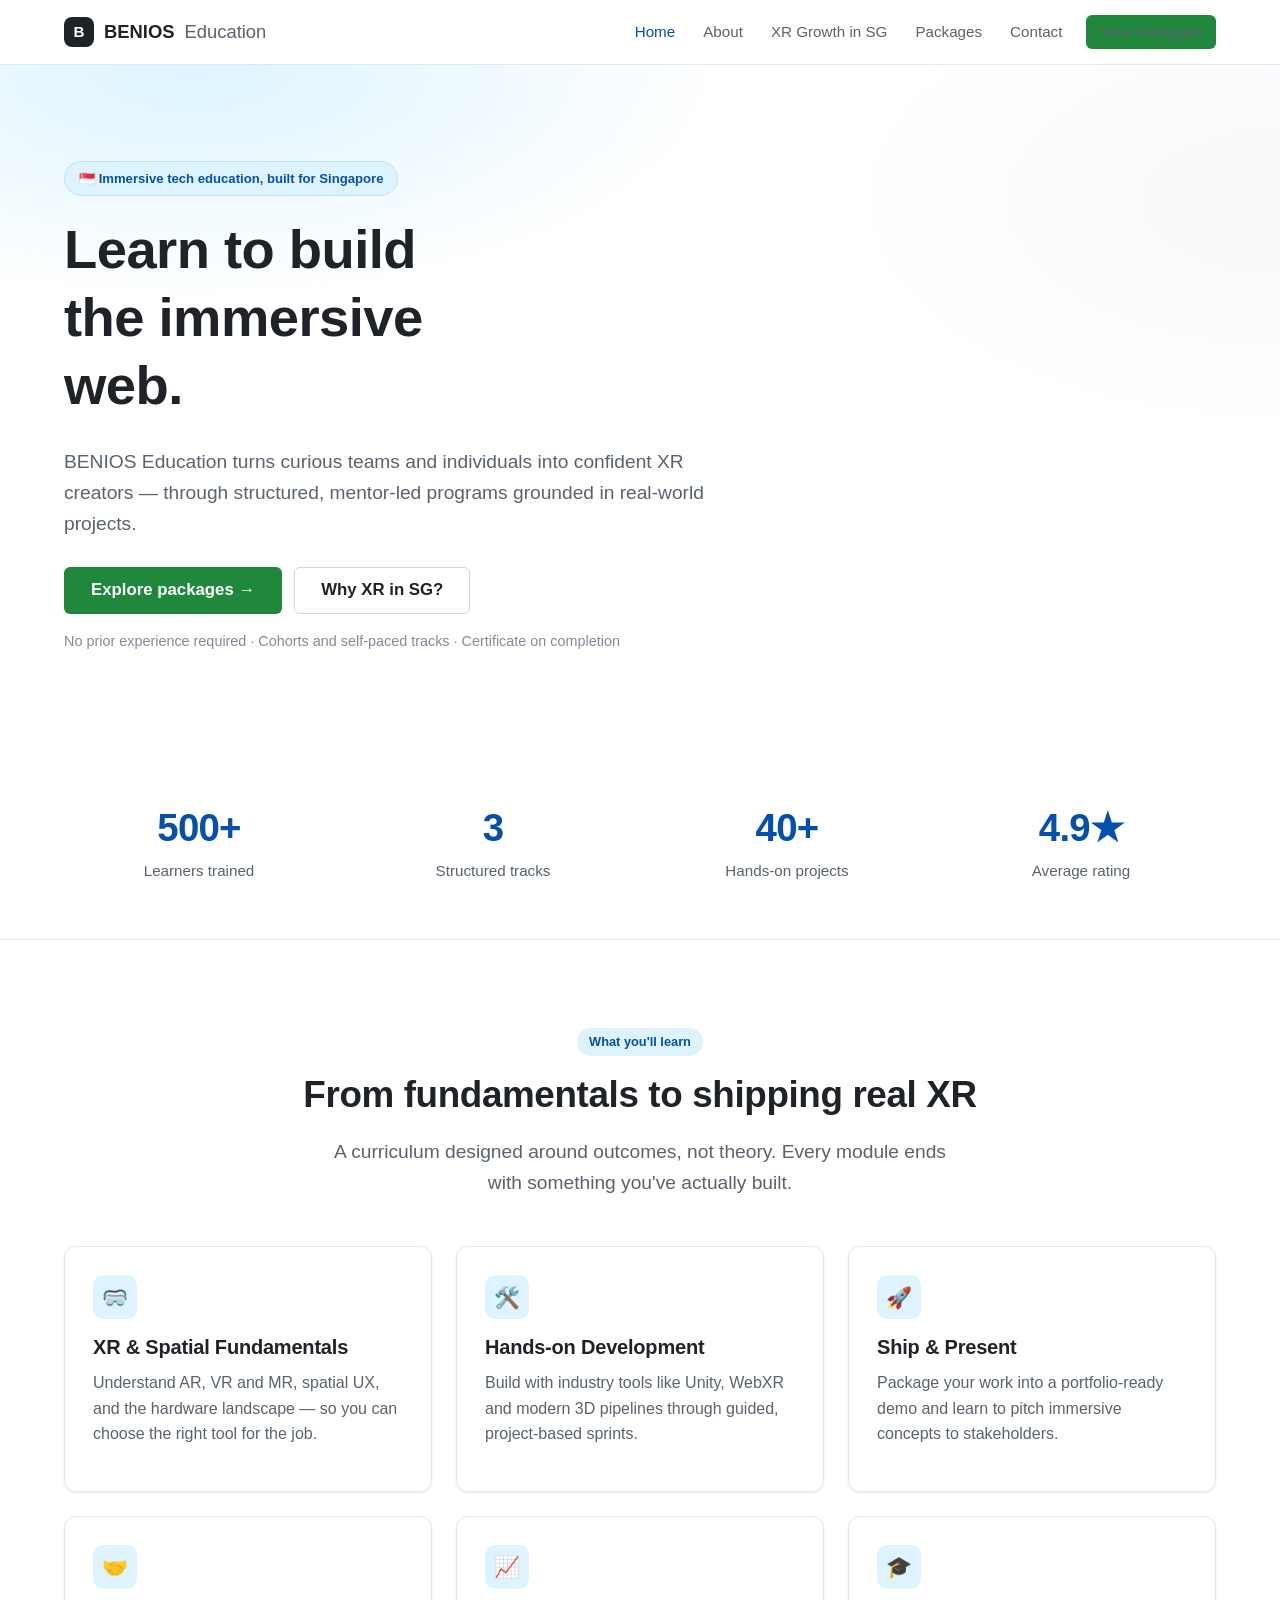
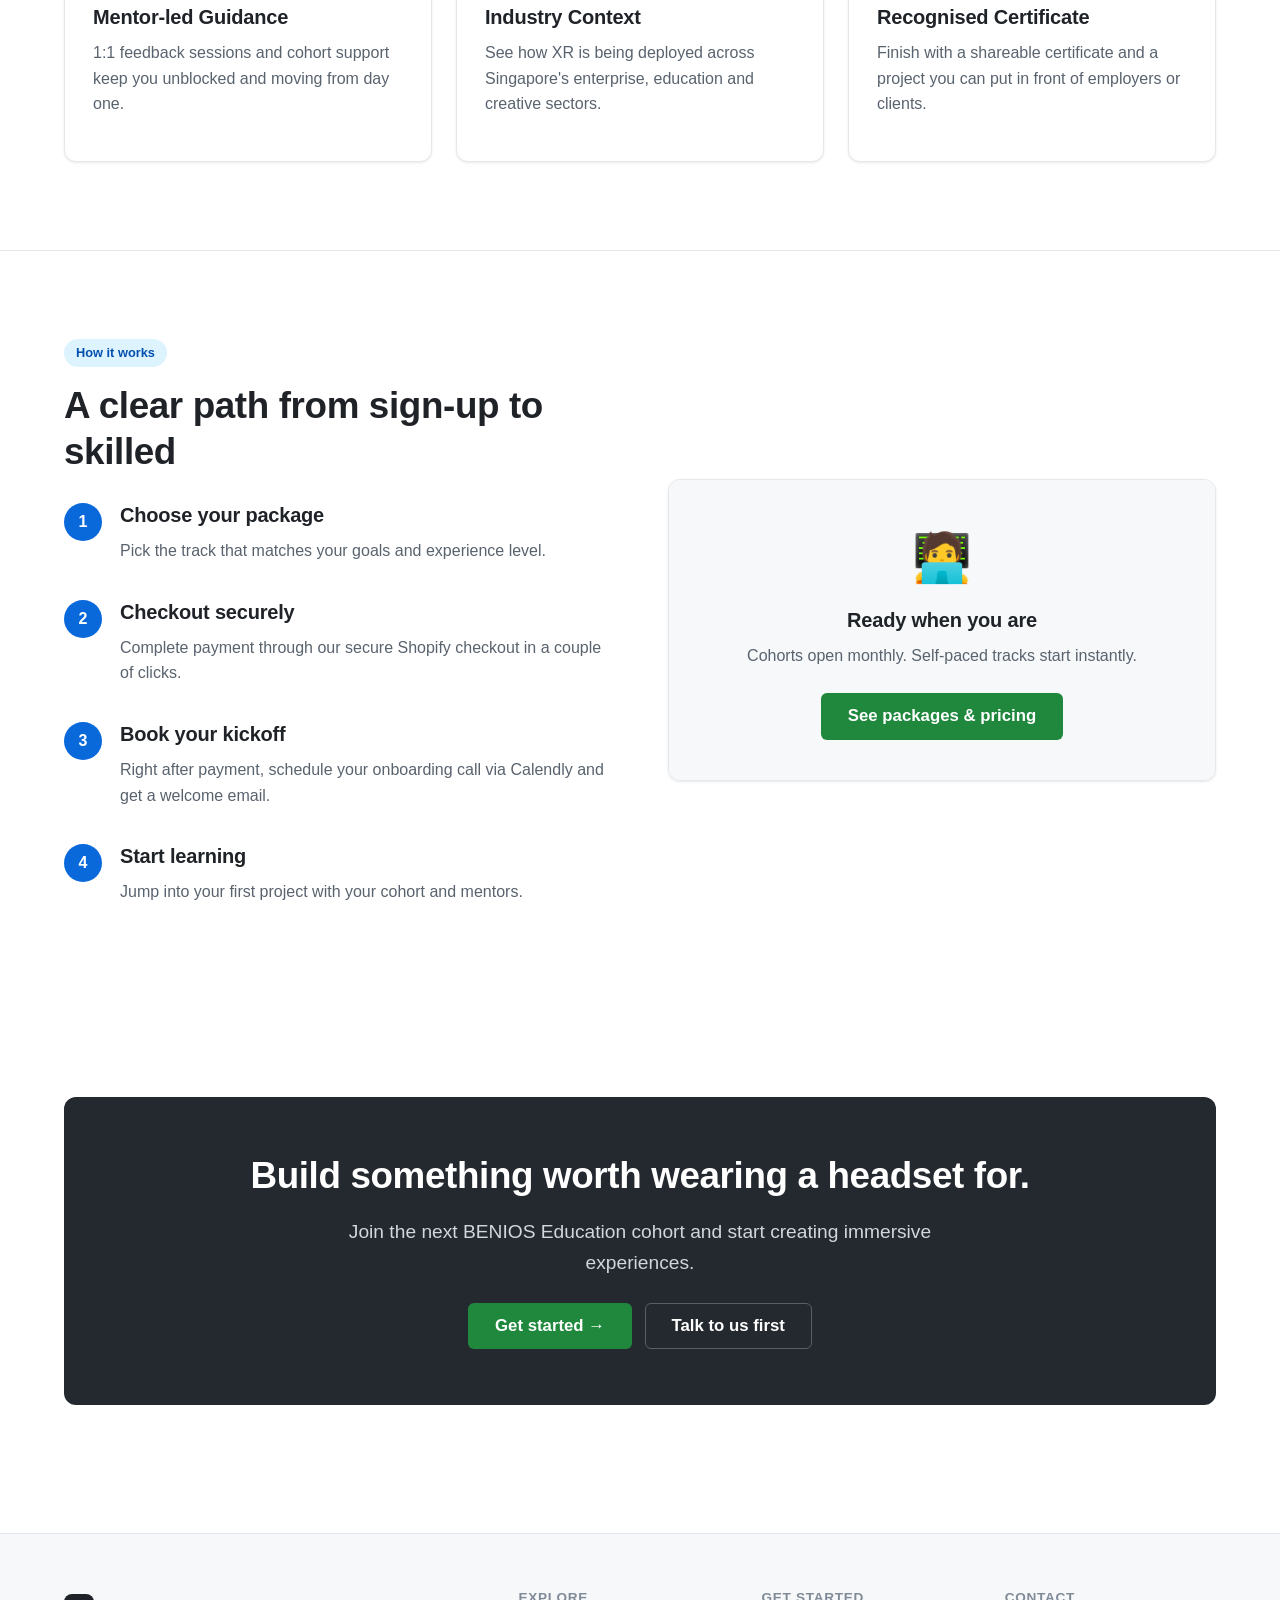
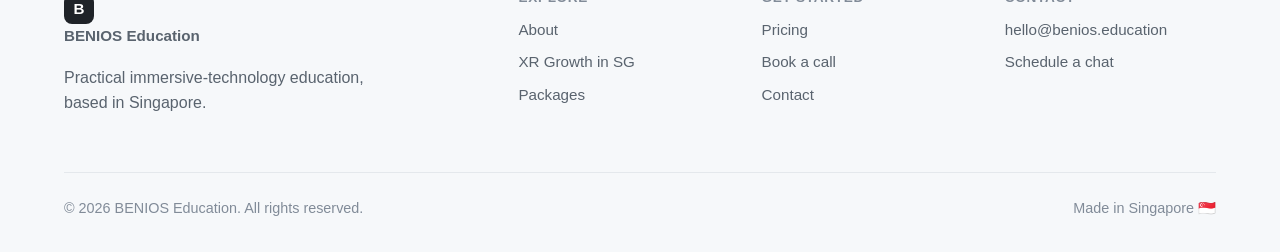
==== index.html @ 7c696fde "Initial BENIOS Education site: landing, about, XR growth, packages, booking - Static multi-page site" ====
<!DOCTYPE html>
<html lang="en">
<head>
  <meta charset="UTF-8" />
  <meta name="viewport" content="width=device-width, initial-scale=1.0" />
  <title>BENIOS Education — Practical XR & Immersive Tech Training in Singapore</title>
  <meta name="description" content="BENIOS Education equips teams and individuals in Singapore with hands-on XR, AR and VR skills through structured, mentor-led programs." />
  <link rel="stylesheet" href="assets/styles.css" />
  <link rel="icon" href="data:image/svg+xml,<svg xmlns='http://www.w3.org/2000/svg' viewBox='0 0 100 100'><rect width='100' height='100' rx='20' fill='%231f2328'/><text x='50' y='68' font-size='58' fill='white' font-family='sans-serif' font-weight='bold' text-anchor='middle'>B</text></svg>" />
</head>
<body>

  <!-- HEADER -->
  <header class="site-header">
    <div class="container nav">
      <a class="brand" href="index.html"><span class="mark">B</span> BENIOS <span class="muted" style="font-weight:500">Education</span></a>
      <button class="nav-toggle" aria-label="Menu" onclick="document.getElementById('nav').classList.toggle('open')">☰</button>
      <nav class="nav-links" id="nav">
        <a href="index.html" class="active">Home</a>
        <a href="about.html">About</a>
        <a href="xr-growth.html">XR Growth in SG</a>
        <a href="packages.html">Packages</a>
        <a href="book.html">Contact</a>
        <a class="btn btn-primary nav-cta" href="packages.html">View Packages</a>
      </nav>
    </div>
  </header>

  <!-- HERO -->
  <section class="hero">
    <div class="container">
      <span class="eyebrow">🇸🇬 Immersive tech education, built for Singapore</span>
      <h1>Learn to build the immersive web.</h1>
      <p class="lead">BENIOS Education turns curious teams and individuals into confident XR creators — through structured, mentor-led programs grounded in real-world projects.</p>
      <div class="hero-cta">
        <a class="btn btn-primary btn-lg" href="packages.html">Explore packages →</a>
        <a class="btn btn-secondary btn-lg" href="xr-growth.html">Why XR in SG?</a>
      </div>
      <p class="hero-note">No prior experience required · Cohorts and self-paced tracks · Certificate on completion</p>
    </div>
  </section>

  <!-- LOGOS / TRUST -->
  <section class="section-sm">
    <div class="container">
      <div class="stats">
        <div class="stat"><div class="num">500+</div><div class="label">Learners trained</div></div>
        <div class="stat"><div class="num">3</div><div class="label">Structured tracks</div></div>
        <div class="stat"><div class="num">40+</div><div class="label">Hands-on projects</div></div>
        <div class="stat"><div class="num">4.9★</div><div class="label">Average rating</div></div>
      </div>
    </div>
  </section>

  <hr class="divider" />

  <!-- WHAT YOU LEARN -->
  <section class="section">
    <div class="container">
      <div class="center" style="margin-bottom:48px">
        <span class="pill">What you'll learn</span>
        <h2>From fundamentals to shipping real XR</h2>
        <p class="lead center">A curriculum designed around outcomes, not theory. Every module ends with something you've actually built.</p>
      </div>
      <div class="grid grid-3">
        <div class="card">
          <div class="icon">🥽</div>
          <h3>XR & Spatial Fundamentals</h3>
          <p class="muted">Understand AR, VR and MR, spatial UX, and the hardware landscape — so you can choose the right tool for the job.</p>
        </div>
        <div class="card">
          <div class="icon">🛠️</div>
          <h3>Hands-on Development</h3>
          <p class="muted">Build with industry tools like Unity, WebXR and modern 3D pipelines through guided, project-based sprints.</p>
        </div>
        <div class="card">
          <div class="icon">🚀</div>
          <h3>Ship & Present</h3>
          <p class="muted">Package your work into a portfolio-ready demo and learn to pitch immersive concepts to stakeholders.</p>
        </div>
        <div class="card">
          <div class="icon">🤝</div>
          <h3>Mentor-led Guidance</h3>
          <p class="muted">1:1 feedback sessions and cohort support keep you unblocked and moving from day one.</p>
        </div>
        <div class="card">
          <div class="icon">📈</div>
          <h3>Industry Context</h3>
          <p class="muted">See how XR is being deployed across Singapore's enterprise, education and creative sectors.</p>
        </div>
        <div class="card">
          <div class="icon">🎓</div>
          <h3>Recognised Certificate</h3>
          <p class="muted">Finish with a shareable certificate and a project you can put in front of employers or clients.</p>
        </div>
      </div>
    </div>
  </section>

  <hr class="divider" />

  <!-- HOW IT WORKS -->
  <section class="section">
    <div class="container">
      <div class="grid grid-2" style="align-items:center; gap:56px">
        <div>
          <span class="pill">How it works</span>
          <h2>A clear path from sign-up to skilled</h2>
          <div class="steps" style="margin-top:28px">
            <div class="step"><div class="n"></div><div><h3>Choose your package</h3><p class="muted">Pick the track that matches your goals and experience level.</p></div></div>
            <div class="step"><div class="n"></div><div><h3>Checkout securely</h3><p class="muted">Complete payment through our secure Shopify checkout in a couple of clicks.</p></div></div>
            <div class="step"><div class="n"></div><div><h3>Book your kickoff</h3><p class="muted">Right after payment, schedule your onboarding call via Calendly and get a welcome email.</p></div></div>
            <div class="step"><div class="n"></div><div><h3>Start learning</h3><p class="muted">Jump into your first project with your cohort and mentors.</p></div></div>
          </div>
        </div>
        <div class="card" style="padding:0; overflow:hidden">
          <div style="background:var(--canvas-subtle); padding:40px; text-align:center;">
            <div style="font-size:3rem">🧑‍💻</div>
            <h3 style="margin-top:12px">Ready when you are</h3>
            <p class="muted">Cohorts open monthly. Self-paced tracks start instantly.</p>
            <a class="btn btn-primary btn-lg" href="packages.html" style="margin-top:8px">See packages & pricing</a>
          </div>
        </div>
      </div>
    </div>
  </section>

  <!-- CTA -->
  <section class="section">
    <div class="container">
      <div class="cta-band">
        <h2>Build something worth wearing a headset for.</h2>
        <p class="lead center" style="margin:0 auto 24px">Join the next BENIOS Education cohort and start creating immersive experiences.</p>
        <a class="btn btn-primary btn-lg" href="packages.html">Get started →</a>
        <a class="btn btn-secondary btn-lg" href="book.html" style="margin-left:8px">Talk to us first</a>
      </div>
    </div>
  </section>

  <!-- FOOTER -->
  <footer class="site-footer">
    <div class="container">
      <div class="footer-grid">
        <div>
          <a class="brand" href="index.html"><span class="mark">B</span> BENIOS Education</a>
          <p class="muted" style="margin-top:12px; max-width:36ch">Practical immersive-technology education, based in Singapore.</p>
        </div>
        <div>
          <h4>Explore</h4>
          <a href="about.html">About</a>
          <a href="xr-growth.html">XR Growth in SG</a>
          <a href="packages.html">Packages</a>
        </div>
        <div>
          <h4>Get started</h4>
          <a href="packages.html">Pricing</a>
          <a href="book.html">Book a call</a>
          <a href="book.html">Contact</a>
        </div>
        <div>
          <h4>Contact</h4>
          <a href="mailto:hello@benios.education">hello@benios.education</a>
          <a href="book.html">Schedule a chat</a>
        </div>
      </div>
      <div class="footer-bottom">
        <span>© 2026 BENIOS Education. All rights reserved.</span>
        <span>Made in Singapore 🇸🇬</span>
      </div>
    </div>
  </footer>

</body>
</html>
---- assets/styles.css ----
/* ============================================================
   BENIOS Education — Design System
   Built on GitHub Primer principles: system fonts, generous
   whitespace, restrained palette, functional color tokens.
   ============================================================ */

:root {
  /* Primer-style neutral scale */
  --canvas: #ffffff;
  --canvas-subtle: #f6f8fa;
  --canvas-inset: #f0f2f5;
  --border: #d0d7de;
  --border-muted: #e4e8ec;

  --fg-default: #1f2328;
  --fg-muted: #59636e;
  --fg-subtle: #818b98;
  --fg-on-emphasis: #ffffff;

  /* Primer accent (blue) — links, highlights, focus */
  --accent: #0969da;
  --accent-emphasis: #0550ae;
  --accent-subtle: #ddf4ff;
  --accent-muted: #b6e3ff;

  /* Primer primary action (green) */
  --primary: #1f883d;
  --primary-emphasis: #1a7f37;

  --success: #1a7f37;
  --attention: #9a6700;

  --shadow-sm: 0 1px 3px rgba(31, 35, 40, 0.06), 0 1px 2px rgba(31, 35, 40, 0.04);
  --shadow-md: 0 8px 24px rgba(31, 35, 40, 0.10);
  --shadow-lg: 0 16px 48px rgba(31, 35, 40, 0.16);

  --radius: 6px;
  --radius-lg: 12px;
  --maxw: 1200px;

  --font: -apple-system, BlinkMacSystemFont, "Segoe UI", "Noto Sans",
    Helvetica, Arial, sans-serif;
  --mono: ui-monospace, SFMono-Regular, "SF Mono", Menlo, Consolas, monospace;
}

* { box-sizing: border-box; }

html { scroll-behavior: smooth; }

body {
  margin: 0;
  font-family: var(--font);
  color: var(--fg-default);
  background: var(--canvas);
  line-height: 1.6;
  -webkit-font-smoothing: antialiased;
  text-rendering: optimizeLegibility;
}

a { color: var(--accent-emphasis); text-decoration: none; }
a:hover { text-decoration: underline; }

h1, h2, h3, h4 { line-height: 1.25; letter-spacing: -0.01em; margin: 0 0 .5em; }
h1 { font-size: clamp(2.2rem, 5vw, 3.4rem); font-weight: 800; }
h2 { font-size: clamp(1.6rem, 3.5vw, 2.3rem); font-weight: 700; }
h3 { font-size: 1.25rem; font-weight: 650; }
p { margin: 0 0 1rem; }

.container { max-width: var(--maxw); margin: 0 auto; padding: 0 24px; }
.section { padding: 88px 0; }
.section-sm { padding: 56px 0; }
.center { text-align: center; }
.muted { color: var(--fg-muted); }
.lead { font-size: 1.2rem; color: var(--fg-muted); max-width: 640px; }
.lead.center { margin-left: auto; margin-right: auto; }

/* ---------- Buttons ---------- */
.btn {
  display: inline-flex; align-items: center; gap: 8px;
  padding: 11px 20px; border-radius: var(--radius);
  font-weight: 600; font-size: .95rem; cursor: pointer;
  border: 1px solid transparent; transition: all .15s ease;
  text-decoration: none; line-height: 1;
}
.btn:hover { text-decoration: none; }
.btn-primary { background: var(--primary); color: #fff; }
.btn-primary:hover { background: var(--primary-emphasis); box-shadow: var(--shadow-md); }
.btn-secondary { background: var(--canvas); color: var(--fg-default); border-color: var(--border); }
.btn-secondary:hover { background: var(--canvas-subtle); border-color: var(--fg-subtle); }
.btn-lg { padding: 14px 26px; font-size: 1.05rem; }
.btn-block { width: 100%; justify-content: center; }

/* ---------- Header ---------- */
.site-header {
  position: sticky; top: 0; z-index: 50;
  background: rgba(255,255,255,.85); backdrop-filter: saturate(180%) blur(12px);
  border-bottom: 1px solid var(--border-muted);
}
.nav { display: flex; align-items: center; justify-content: space-between; height: 64px; }
.brand { display: flex; align-items: center; gap: 10px; font-weight: 800; font-size: 1.15rem; color: var(--fg-default); }
.brand:hover { text-decoration: none; }
.brand .mark {
  width: 30px; height: 30px; border-radius: 8px;
  background: var(--fg-default);
  display: grid; place-items: center; color: #fff; font-weight: 800; font-size: .95rem;
}
.nav-links { display: flex; align-items: center; gap: 4px; }
.nav-links a { color: var(--fg-muted); font-weight: 500; font-size: .95rem; padding: 8px 12px; border-radius: var(--radius); }
.nav-links a:hover { color: var(--fg-default); background: var(--canvas-subtle); text-decoration: none; }
.nav-links a.active { color: var(--accent-emphasis); }
.nav-cta { margin-left: 8px; }
.nav-toggle { display: none; background: none; border: 1px solid var(--border); border-radius: var(--radius); padding: 6px 10px; cursor: pointer; }

/* ---------- Hero ---------- */
.hero { padding: 96px 0 72px; position: relative; overflow: hidden; }
.hero::before {
  content: ""; position: absolute; inset: 0; z-index: -1;
  background:
    radial-gradient(60% 50% at 15% 0%, var(--accent-subtle), transparent 70%),
    radial-gradient(50% 50% at 100% 20%, var(--canvas-subtle), transparent 70%);
}
.eyebrow {
  display: inline-flex; align-items: center; gap: 8px;
  background: var(--accent-subtle); color: var(--accent-emphasis);
  border: 1px solid var(--accent-muted);
  padding: 6px 14px; border-radius: 999px; font-size: .82rem; font-weight: 600;
  margin-bottom: 20px;
}
.hero h1 { max-width: 14ch; }
.hero-cta { display: flex; gap: 12px; flex-wrap: wrap; margin-top: 28px; }
.hero-note { margin-top: 16px; font-size: .9rem; color: var(--fg-subtle); }

/* ---------- Grid & cards ---------- */
.grid { display: grid; gap: 24px; }
.grid-3 { grid-template-columns: repeat(3, 1fr); }
.grid-2 { grid-template-columns: repeat(2, 1fr); }

.card {
  background: var(--canvas); border: 1px solid var(--border-muted);
  border-radius: var(--radius-lg); padding: 28px;
  box-shadow: var(--shadow-sm); transition: transform .15s ease, box-shadow .15s ease, border-color .15s ease;
}
.card:hover { transform: translateY(-3px); box-shadow: var(--shadow-md); border-color: var(--accent-muted); }
.card .icon {
  width: 44px; height: 44px; border-radius: 10px; background: var(--accent-subtle);
  display: grid; place-items: center; font-size: 1.3rem; margin-bottom: 16px;
}

/* ---------- Stats ---------- */
.stats { display: grid; grid-template-columns: repeat(4, 1fr); gap: 24px; text-align: center; }
.stat .num { font-size: 2.4rem; font-weight: 800; color: var(--accent-emphasis); letter-spacing: -0.02em; }
.stat .label { color: var(--fg-muted); font-size: .95rem; }

/* ---------- Pricing ---------- */
.pricing { display: grid; grid-template-columns: repeat(3, 1fr); gap: 24px; align-items: start; }
.plan {
  background: var(--canvas); border: 1px solid var(--border);
  border-radius: var(--radius-lg); padding: 32px; display: flex; flex-direction: column;
  box-shadow: var(--shadow-sm);
}
.plan.featured { border: 2px solid var(--accent); box-shadow: var(--shadow-md); position: relative; }
.plan.featured .badge {
  position: absolute; top: -13px; left: 50%; transform: translateX(-50%);
  background: var(--accent); color: #fff; font-size: .75rem; font-weight: 700;
  padding: 5px 14px; border-radius: 999px; letter-spacing: .02em;
}
.plan .name { font-size: 1.15rem; font-weight: 700; }
.plan .price { font-size: 2.6rem; font-weight: 800; letter-spacing: -0.02em; margin: 8px 0 2px; }
.plan .price span { font-size: 1rem; font-weight: 500; color: var(--fg-muted); }
.plan .desc { color: var(--fg-muted); font-size: .95rem; min-height: 44px; }
.plan ul { list-style: none; padding: 0; margin: 22px 0; flex: 1; }
.plan li { display: flex; gap: 10px; align-items: flex-start; padding: 7px 0; font-size: .95rem; }
.plan li::before { content: "✓"; color: var(--success); font-weight: 800; flex: none; }

/* ---------- Steps ---------- */
.steps { counter-reset: step; display: grid; gap: 20px; }
.step { display: flex; gap: 18px; }
.step .n {
  counter-increment: step; flex: none; width: 38px; height: 38px; border-radius: 50%;
  background: var(--accent); color: #fff; font-weight: 700; display: grid; place-items: center;
}
.step .n::before { content: counter(step); }

/* ---------- CTA band ---------- */
.cta-band {
  background: #24292f;
  color: #fff; border-radius: var(--radius-lg); padding: 56px 48px; text-align: center;
}
.cta-band h2 { color: #fff; }
.cta-band .lead, .cta-band .muted { color: #d0d7de; }
.cta-band .btn-secondary { background: transparent; color: #fff; border-color: #57606a; }
.cta-band .btn-secondary:hover { background: #32383f; border-color: #8b949e; }

/* ---------- Footer ---------- */
.site-footer { border-top: 1px solid var(--border-muted); background: var(--canvas-subtle); padding: 56px 0 32px; margin-top: 40px; }
.footer-grid { display: grid; grid-template-columns: 2fr 1fr 1fr 1fr; gap: 32px; }
.footer-grid h4 { font-size: .85rem; text-transform: uppercase; letter-spacing: .05em; color: var(--fg-subtle); }
.footer-grid a { display: block; color: var(--fg-muted); padding: 4px 0; font-size: .95rem; }
.footer-bottom { border-top: 1px solid var(--border-muted); margin-top: 40px; padding-top: 24px; color: var(--fg-subtle); font-size: .9rem; display: flex; justify-content: space-between; flex-wrap: wrap; gap: 8px; }

/* ---------- Misc ---------- */
.pill { display: inline-block; background: var(--accent-subtle); color: var(--accent-emphasis); font-size: .8rem; font-weight: 600; padding: 4px 12px; border-radius: 999px; margin-bottom: 16px; }
.divider { height: 1px; background: var(--border-muted); border: 0; margin: 0; }
.prose { max-width: 720px; margin: 0 auto; }
.prose h2 { margin-top: 2em; }
.prose ul { padding-left: 1.2em; }
.prose li { margin: .4em 0; }
.callout { background: var(--accent-subtle); border: 1px solid var(--accent-muted); border-radius: var(--radius); padding: 18px 20px; margin: 24px 0; }
.embed-wrap { border: 1px solid var(--border); border-radius: var(--radius-lg); overflow: hidden; box-shadow: var(--shadow-sm); background: #fff; }

/* ---------- Responsive ---------- */
@media (max-width: 900px) {
  .grid-3, .pricing, .footer-grid { grid-template-columns: 1fr; }
  .grid-2 { grid-template-columns: 1fr; }
  .stats { grid-template-columns: repeat(2, 1fr); }
  .nav-links { display: none; position: absolute; top: 64px; left: 0; right: 0; flex-direction: column; background: #fff; border-bottom: 1px solid var(--border); padding: 12px 24px; align-items: stretch; }
  .nav-links.open { display: flex; }
  .nav-links a { padding: 12px; }
  .nav-toggle { display: block; }
  .cta-band { padding: 40px 24px; }
  .section { padding: 60px 0; }
}
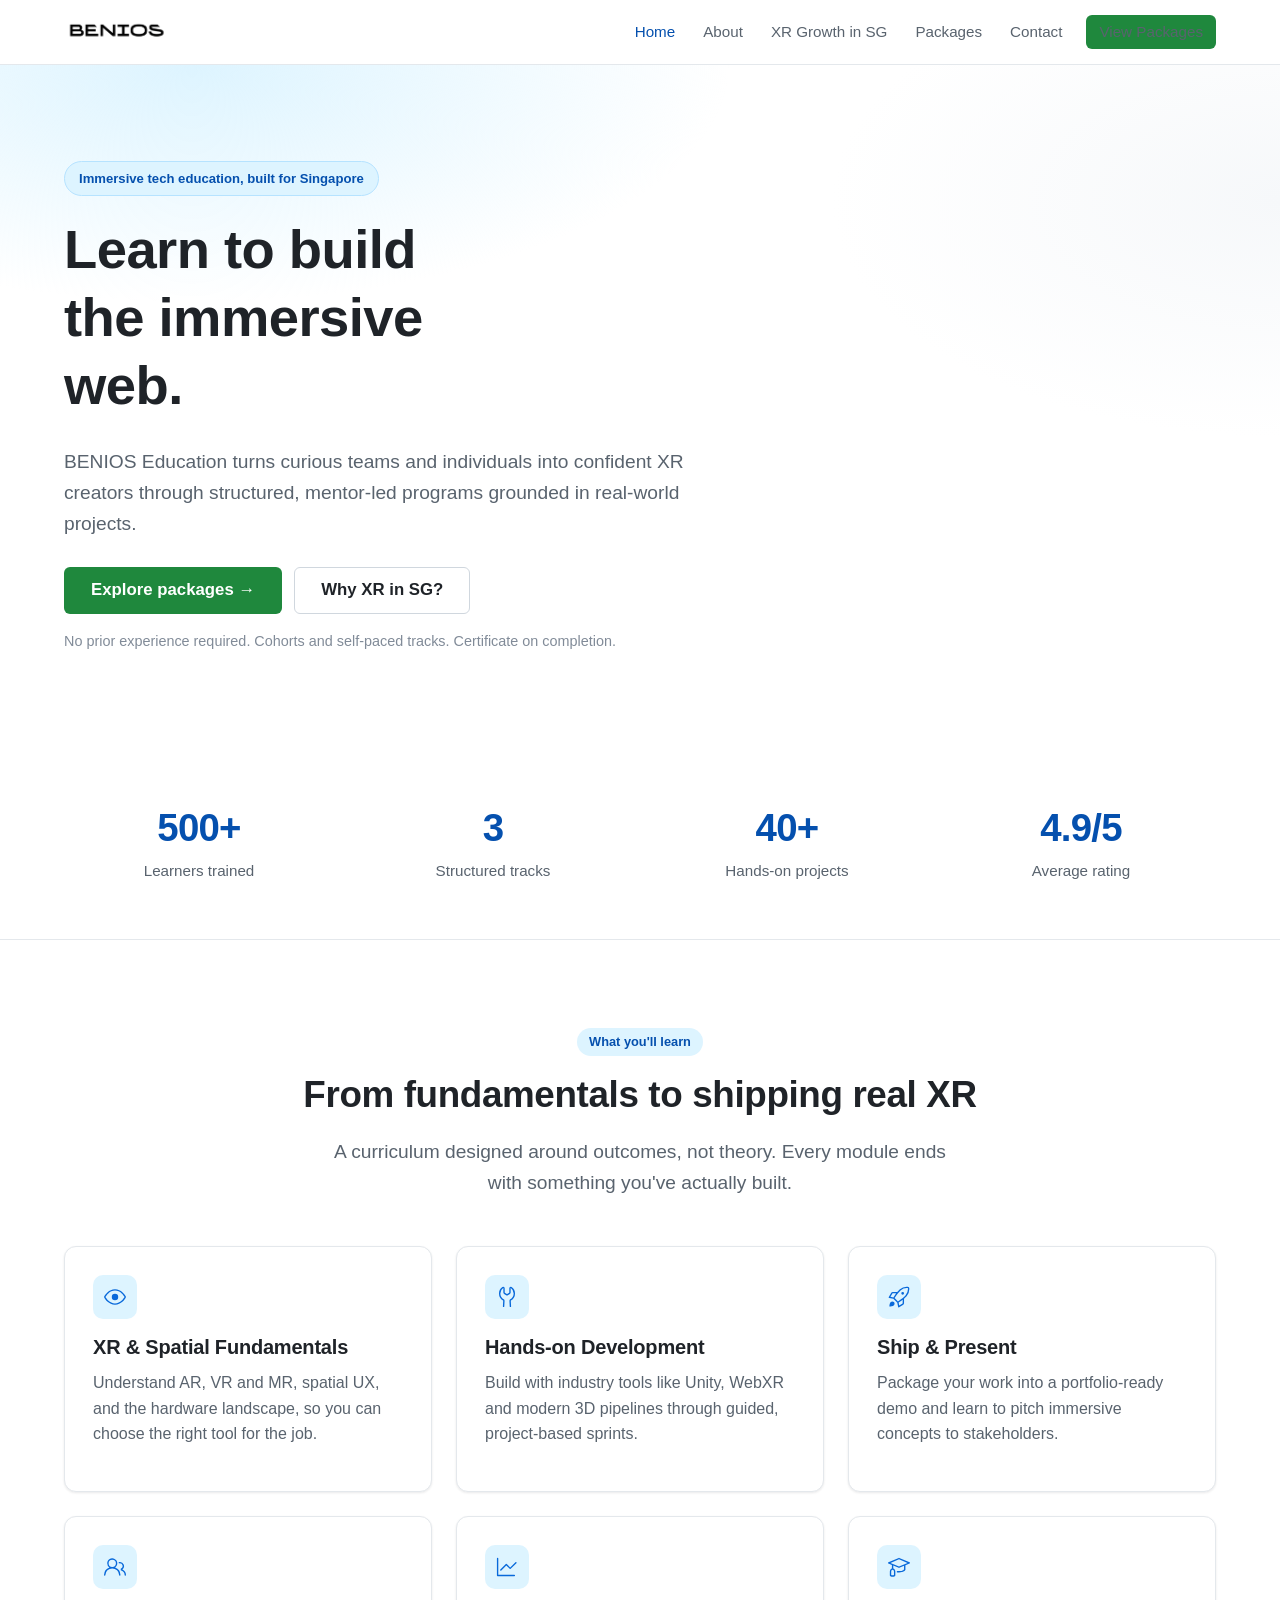
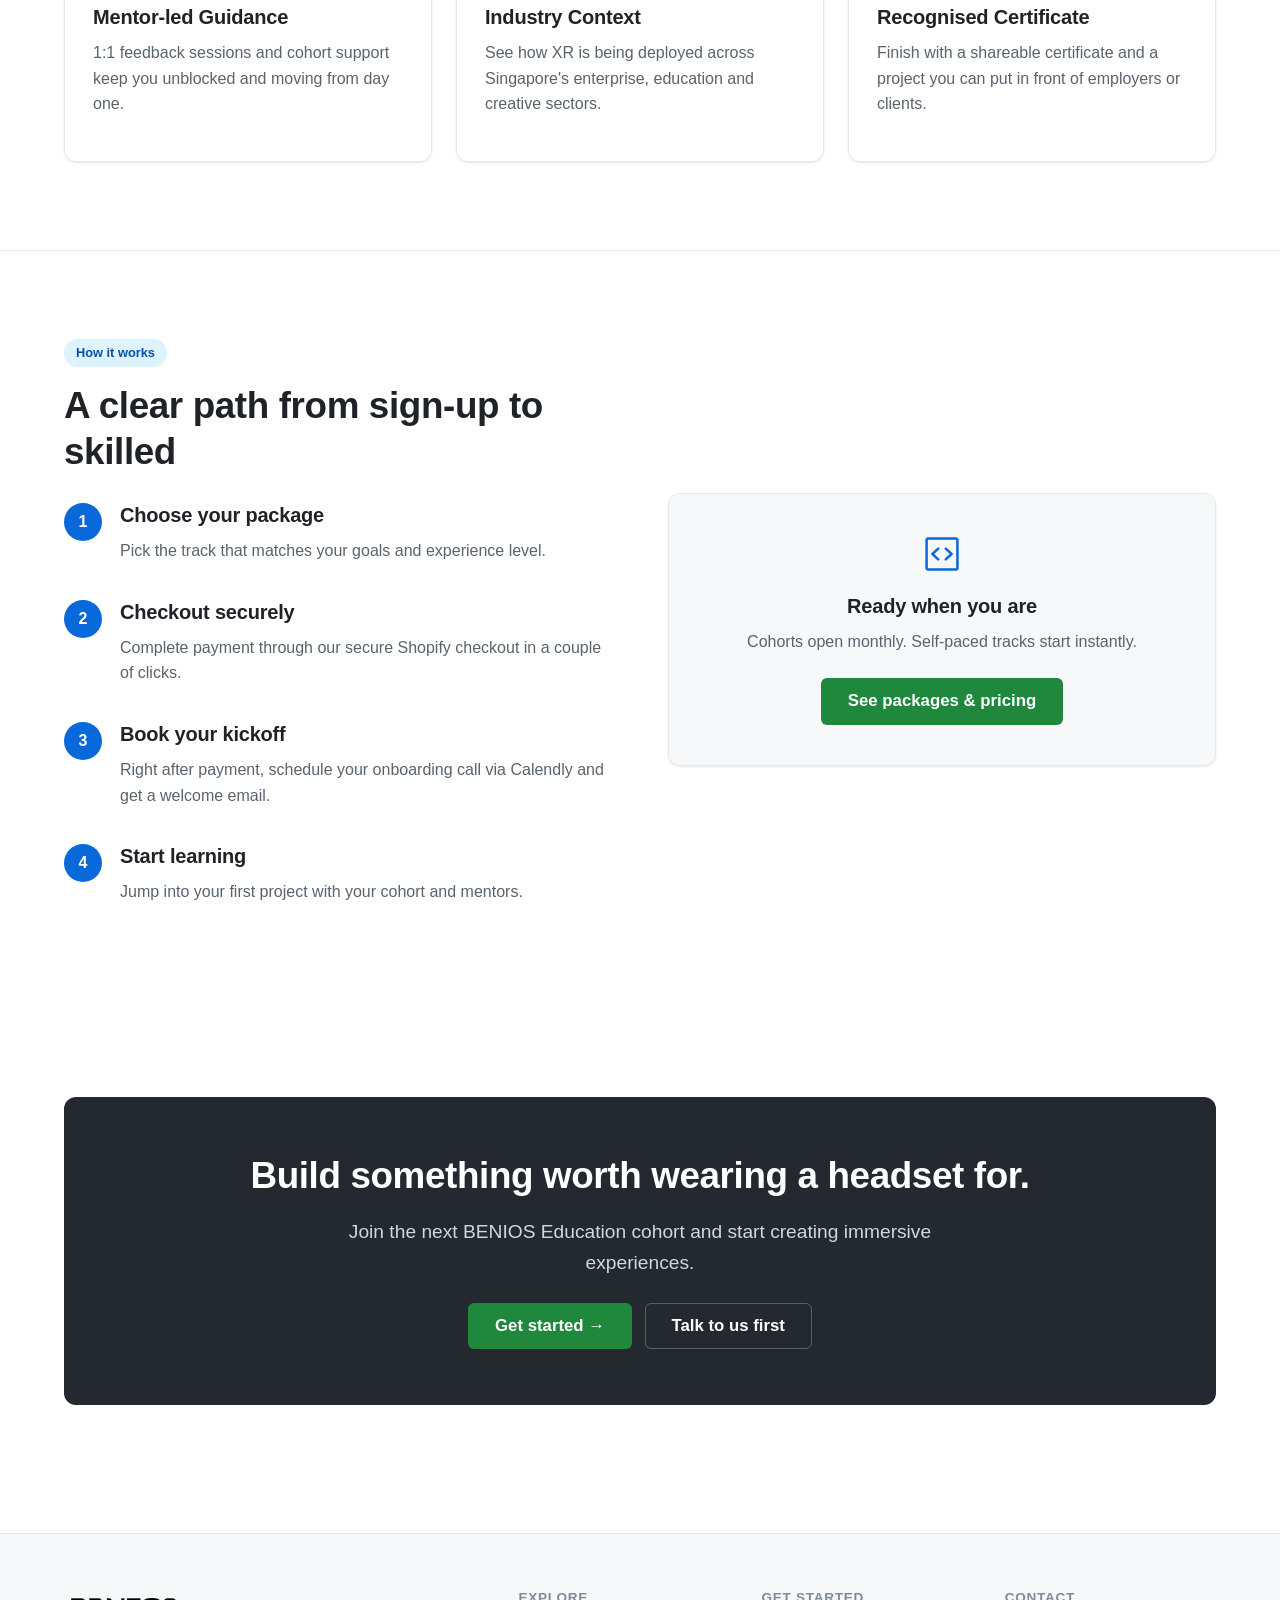
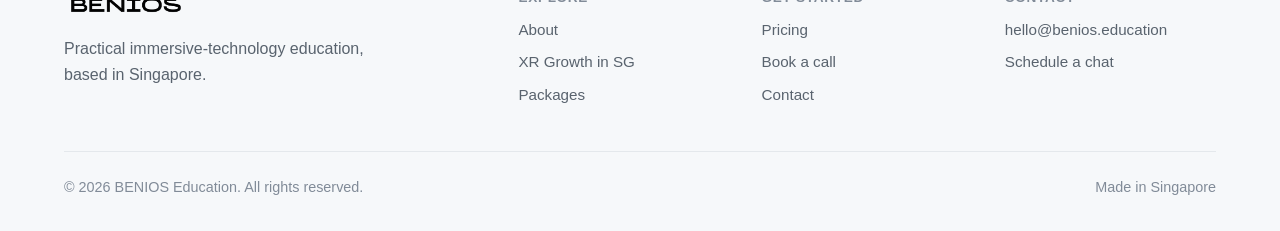
==== commit 83f499ff: "Replace brand mark with BENIOS logo, swap emojis for Octicon SVGs, remove dashes - Header/footer bra" ====
--- a/index.html
+++ b/index.html
@@ -3,7 +3,7 @@
 <head>
   <meta charset="UTF-8" />
   <meta name="viewport" content="width=device-width, initial-scale=1.0" />
-  <title>BENIOS Education — Practical XR & Immersive Tech Training in Singapore</title>
+  <title>BENIOS Education | Practical XR &amp; Immersive Tech Training in Singapore</title>
   <meta name="description" content="BENIOS Education equips teams and individuals in Singapore with hands-on XR, AR and VR skills through structured, mentor-led programs." />
   <link rel="stylesheet" href="assets/styles.css" />
   <link rel="icon" href="data:image/svg+xml,<svg xmlns='http://www.w3.org/2000/svg' viewBox='0 0 100 100'><rect width='100' height='100' rx='20' fill='%231f2328'/><text x='50' y='68' font-size='58' fill='white' font-family='sans-serif' font-weight='bold' text-anchor='middle'>B</text></svg>" />
@@ -13,7 +13,7 @@
   <!-- HEADER -->
   <header class="site-header">
     <div class="container nav">
-      <a class="brand" href="index.html"><span class="mark">B</span> BENIOS <span class="muted" style="font-weight:500">Education</span></a>
+      <a class="brand" href="index.html"><img class="logo" src="assets/benios-logo.png" alt="BENIOS Education" /></a>
       <button class="nav-toggle" aria-label="Menu" onclick="document.getElementById('nav').classList.toggle('open')">☰</button>
       <nav class="nav-links" id="nav">
         <a href="index.html" class="active">Home</a>
@@ -29,14 +29,14 @@
   <!-- HERO -->
   <section class="hero">
     <div class="container">
-      <span class="eyebrow">🇸🇬 Immersive tech education, built for Singapore</span>
+      <span class="eyebrow">Immersive tech education, built for Singapore</span>
       <h1>Learn to build the immersive web.</h1>
-      <p class="lead">BENIOS Education turns curious teams and individuals into confident XR creators — through structured, mentor-led programs grounded in real-world projects.</p>
+      <p class="lead">BENIOS Education turns curious teams and individuals into confident XR creators through structured, mentor-led programs grounded in real-world projects.</p>
       <div class="hero-cta">
         <a class="btn btn-primary btn-lg" href="packages.html">Explore packages →</a>
         <a class="btn btn-secondary btn-lg" href="xr-growth.html">Why XR in SG?</a>
       </div>
-      <p class="hero-note">No prior experience required · Cohorts and self-paced tracks · Certificate on completion</p>
+      <p class="hero-note">No prior experience required. Cohorts and self-paced tracks. Certificate on completion.</p>
     </div>
   </section>
 
@@ -47,7 +47,7 @@
         <div class="stat"><div class="num">500+</div><div class="label">Learners trained</div></div>
         <div class="stat"><div class="num">3</div><div class="label">Structured tracks</div></div>
         <div class="stat"><div class="num">40+</div><div class="label">Hands-on projects</div></div>
-        <div class="stat"><div class="num">4.9★</div><div class="label">Average rating</div></div>
+        <div class="stat"><div class="num">4.9/5</div><div class="label">Average rating</div></div>
       </div>
     </div>
   </section>
@@ -64,32 +64,32 @@
       </div>
       <div class="grid grid-3">
         <div class="card">
-          <div class="icon">🥽</div>
-          <h3>XR & Spatial Fundamentals</h3>
-          <p class="muted">Understand AR, VR and MR, spatial UX, and the hardware landscape — so you can choose the right tool for the job.</p>
+          <div class="icon"><img src="assets/icons/eye.svg" alt="" /></div>
+          <h3>XR &amp; Spatial Fundamentals</h3>
+          <p class="muted">Understand AR, VR and MR, spatial UX, and the hardware landscape, so you can choose the right tool for the job.</p>
         </div>
         <div class="card">
-          <div class="icon">🛠️</div>
+          <div class="icon"><img src="assets/icons/tools.svg" alt="" /></div>
           <h3>Hands-on Development</h3>
           <p class="muted">Build with industry tools like Unity, WebXR and modern 3D pipelines through guided, project-based sprints.</p>
         </div>
         <div class="card">
-          <div class="icon">🚀</div>
-          <h3>Ship & Present</h3>
+          <div class="icon"><img src="assets/icons/rocket.svg" alt="" /></div>
+          <h3>Ship &amp; Present</h3>
           <p class="muted">Package your work into a portfolio-ready demo and learn to pitch immersive concepts to stakeholders.</p>
         </div>
         <div class="card">
-          <div class="icon">🤝</div>
+          <div class="icon"><img src="assets/icons/people.svg" alt="" /></div>
           <h3>Mentor-led Guidance</h3>
           <p class="muted">1:1 feedback sessions and cohort support keep you unblocked and moving from day one.</p>
         </div>
         <div class="card">
-          <div class="icon">📈</div>
+          <div class="icon"><img src="assets/icons/graph.svg" alt="" /></div>
           <h3>Industry Context</h3>
           <p class="muted">See how XR is being deployed across Singapore's enterprise, education and creative sectors.</p>
         </div>
         <div class="card">
-          <div class="icon">🎓</div>
+          <div class="icon"><img src="assets/icons/mortar-board.svg" alt="" /></div>
           <h3>Recognised Certificate</h3>
           <p class="muted">Finish with a shareable certificate and a project you can put in front of employers or clients.</p>
         </div>
@@ -115,7 +115,7 @@
         </div>
         <div class="card" style="padding:0; overflow:hidden">
           <div style="background:var(--canvas-subtle); padding:40px; text-align:center;">
-            <div style="font-size:3rem">🧑‍💻</div>
+            <div class="feature-illus"><img src="assets/icons/code-square.svg" alt="" /></div>
             <h3 style="margin-top:12px">Ready when you are</h3>
             <p class="muted">Cohorts open monthly. Self-paced tracks start instantly.</p>
             <a class="btn btn-primary btn-lg" href="packages.html" style="margin-top:8px">See packages & pricing</a>
@@ -142,7 +142,7 @@
     <div class="container">
       <div class="footer-grid">
         <div>
-          <a class="brand" href="index.html"><span class="mark">B</span> BENIOS Education</a>
+          <a class="brand" href="index.html"><img class="logo" src="assets/benios-logo.png" alt="BENIOS Education" /></a>
           <p class="muted" style="margin-top:12px; max-width:36ch">Practical immersive-technology education, based in Singapore.</p>
         </div>
         <div>
@@ -165,7 +165,7 @@
       </div>
       <div class="footer-bottom">
         <span>© 2026 BENIOS Education. All rights reserved.</span>
-        <span>Made in Singapore 🇸🇬</span>
+        <span>Made in Singapore</span>
       </div>
     </div>
   </footer>
--- a/assets/styles.css
+++ b/assets/styles.css
@@ -99,11 +99,8 @@
 .nav { display: flex; align-items: center; justify-content: space-between; height: 64px; }
 .brand { display: flex; align-items: center; gap: 10px; font-weight: 800; font-size: 1.15rem; color: var(--fg-default); }
 .brand:hover { text-decoration: none; }
-.brand .mark {
-  width: 30px; height: 30px; border-radius: 8px;
-  background: var(--fg-default);
-  display: grid; place-items: center; color: #fff; font-weight: 800; font-size: .95rem;
-}
+.brand .logo { height: 22px; width: auto; display: block; }
+.site-footer .brand .logo { height: 26px; }
 .nav-links { display: flex; align-items: center; gap: 4px; }
 .nav-links a { color: var(--fg-muted); font-weight: 500; font-size: .95rem; padding: 8px 12px; border-radius: var(--radius); }
 .nav-links a:hover { color: var(--fg-default); background: var(--canvas-subtle); text-decoration: none; }
@@ -143,8 +140,12 @@
 .card:hover { transform: translateY(-3px); box-shadow: var(--shadow-md); border-color: var(--accent-muted); }
 .card .icon {
   width: 44px; height: 44px; border-radius: 10px; background: var(--accent-subtle);
-  display: grid; place-items: center; font-size: 1.3rem; margin-bottom: 16px;
-}
+  display: grid; place-items: center; margin-bottom: 16px;
+}
+.card .icon img { width: 22px; height: 22px; display: block; }
+/* inline heading icon */
+.h-icon { width: 20px; height: 20px; vertical-align: -4px; margin-right: 8px; }
+.feature-illus img { width: 40px; height: 40px; }
 
 /* ---------- Stats ---------- */
 .stats { display: grid; grid-template-columns: repeat(4, 1fr); gap: 24px; text-align: center; }
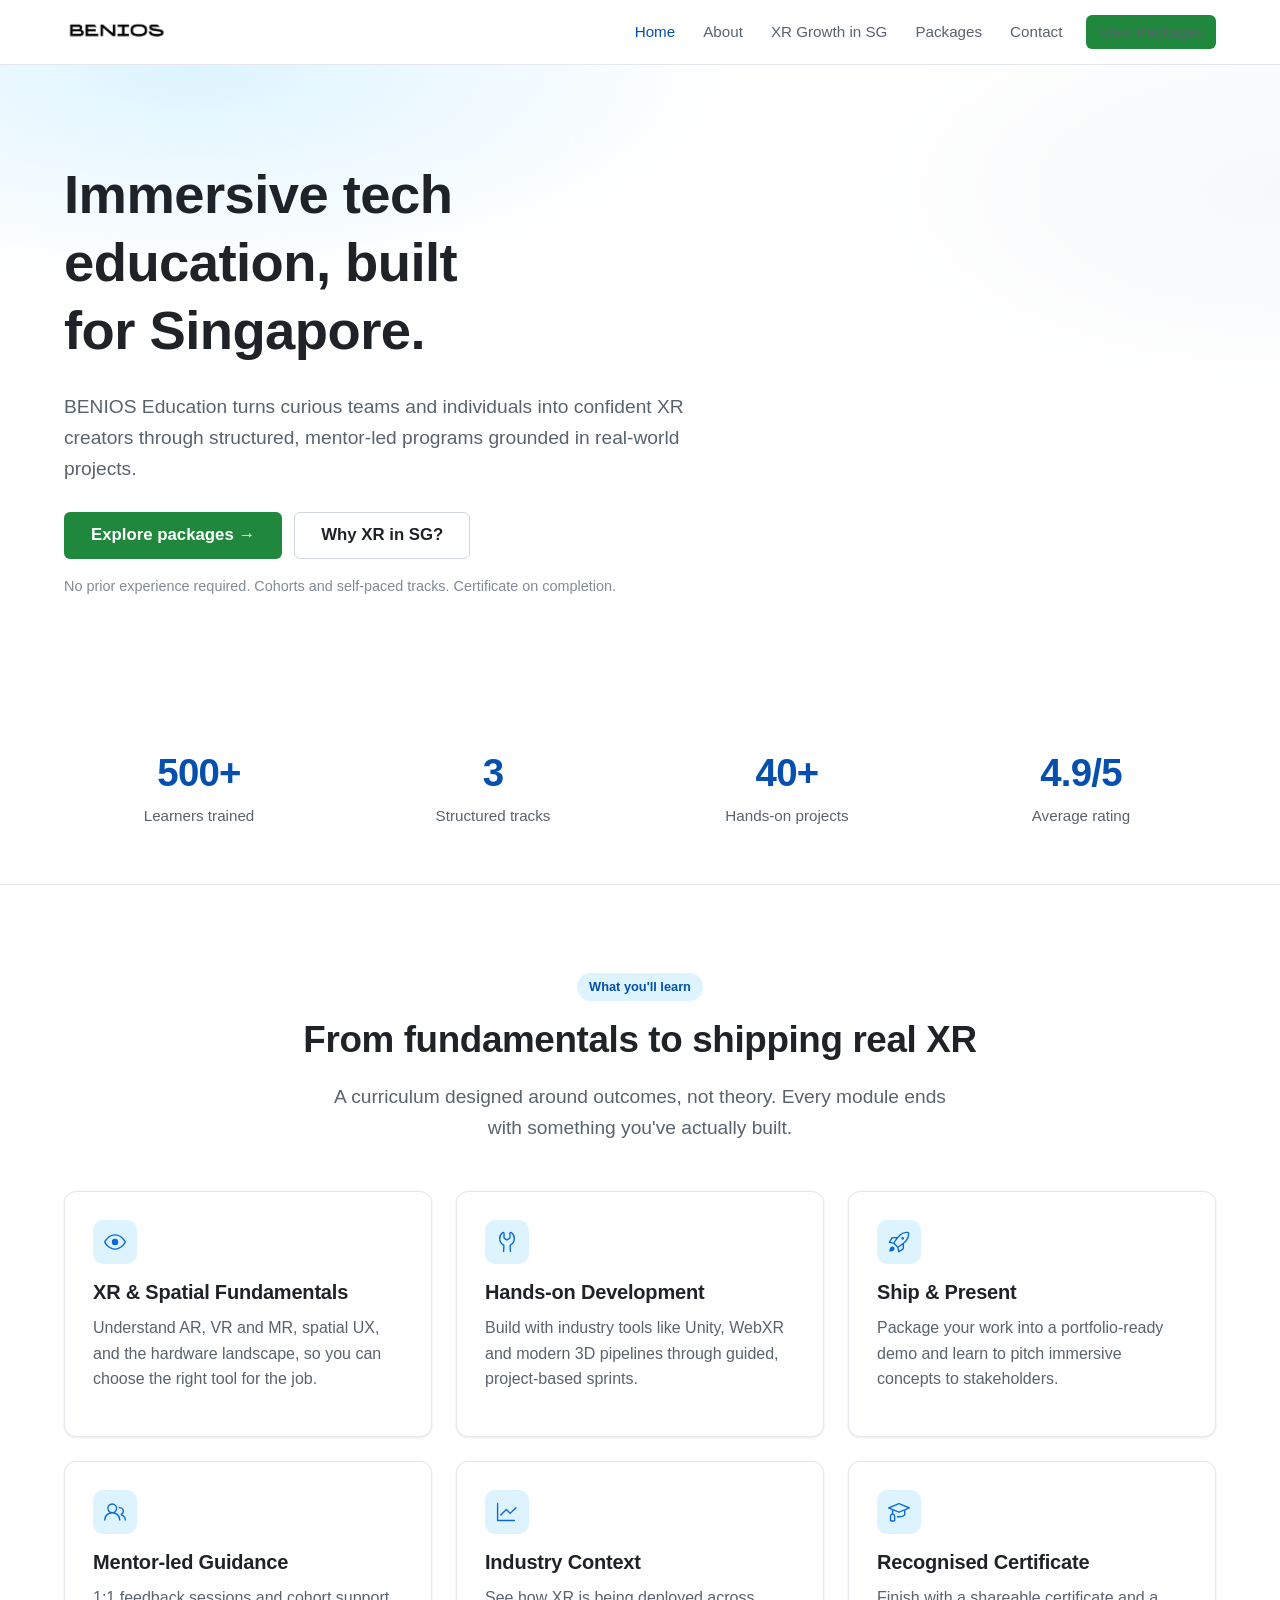
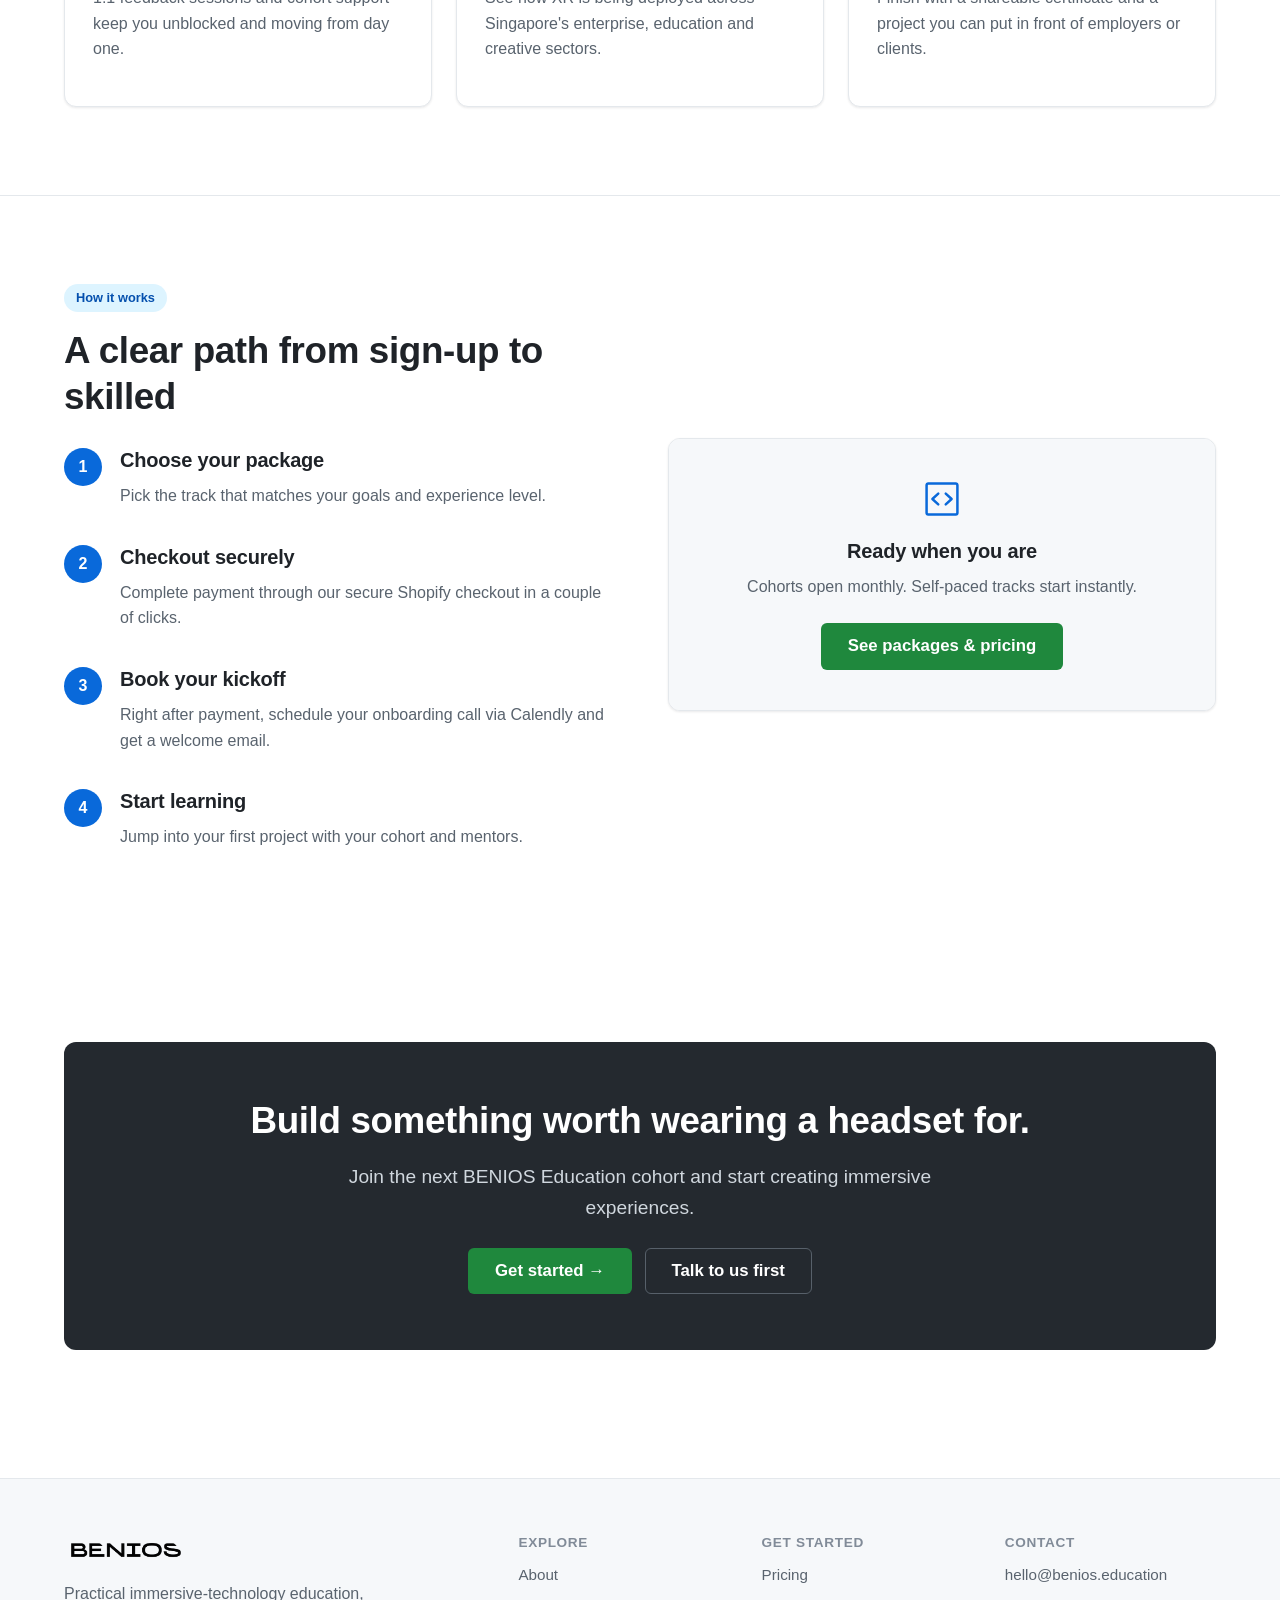
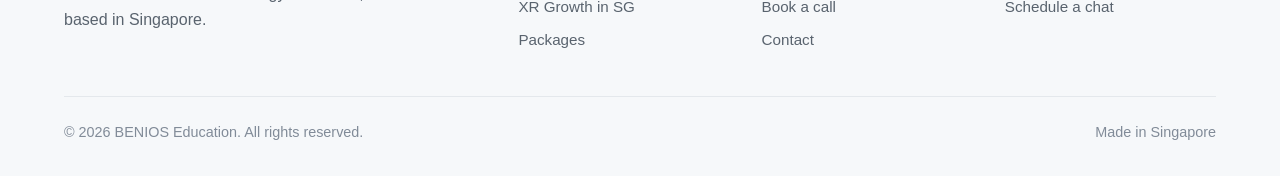
==== commit d1b37234: "Make hero headline the tagline, drop the eyebrow line Co-Authored-By: Claude Opus 4.8 <noreply@anthr" ====
--- a/index.html
+++ b/index.html
@@ -29,8 +29,7 @@
   <!-- HERO -->
   <section class="hero">
     <div class="container">
-      <span class="eyebrow">Immersive tech education, built for Singapore</span>
-      <h1>Learn to build the immersive web.</h1>
+      <h1>Immersive tech education, built for Singapore.</h1>
       <p class="lead">BENIOS Education turns curious teams and individuals into confident XR creators through structured, mentor-led programs grounded in real-world projects.</p>
       <div class="hero-cta">
         <a class="btn btn-primary btn-lg" href="packages.html">Explore packages →</a>
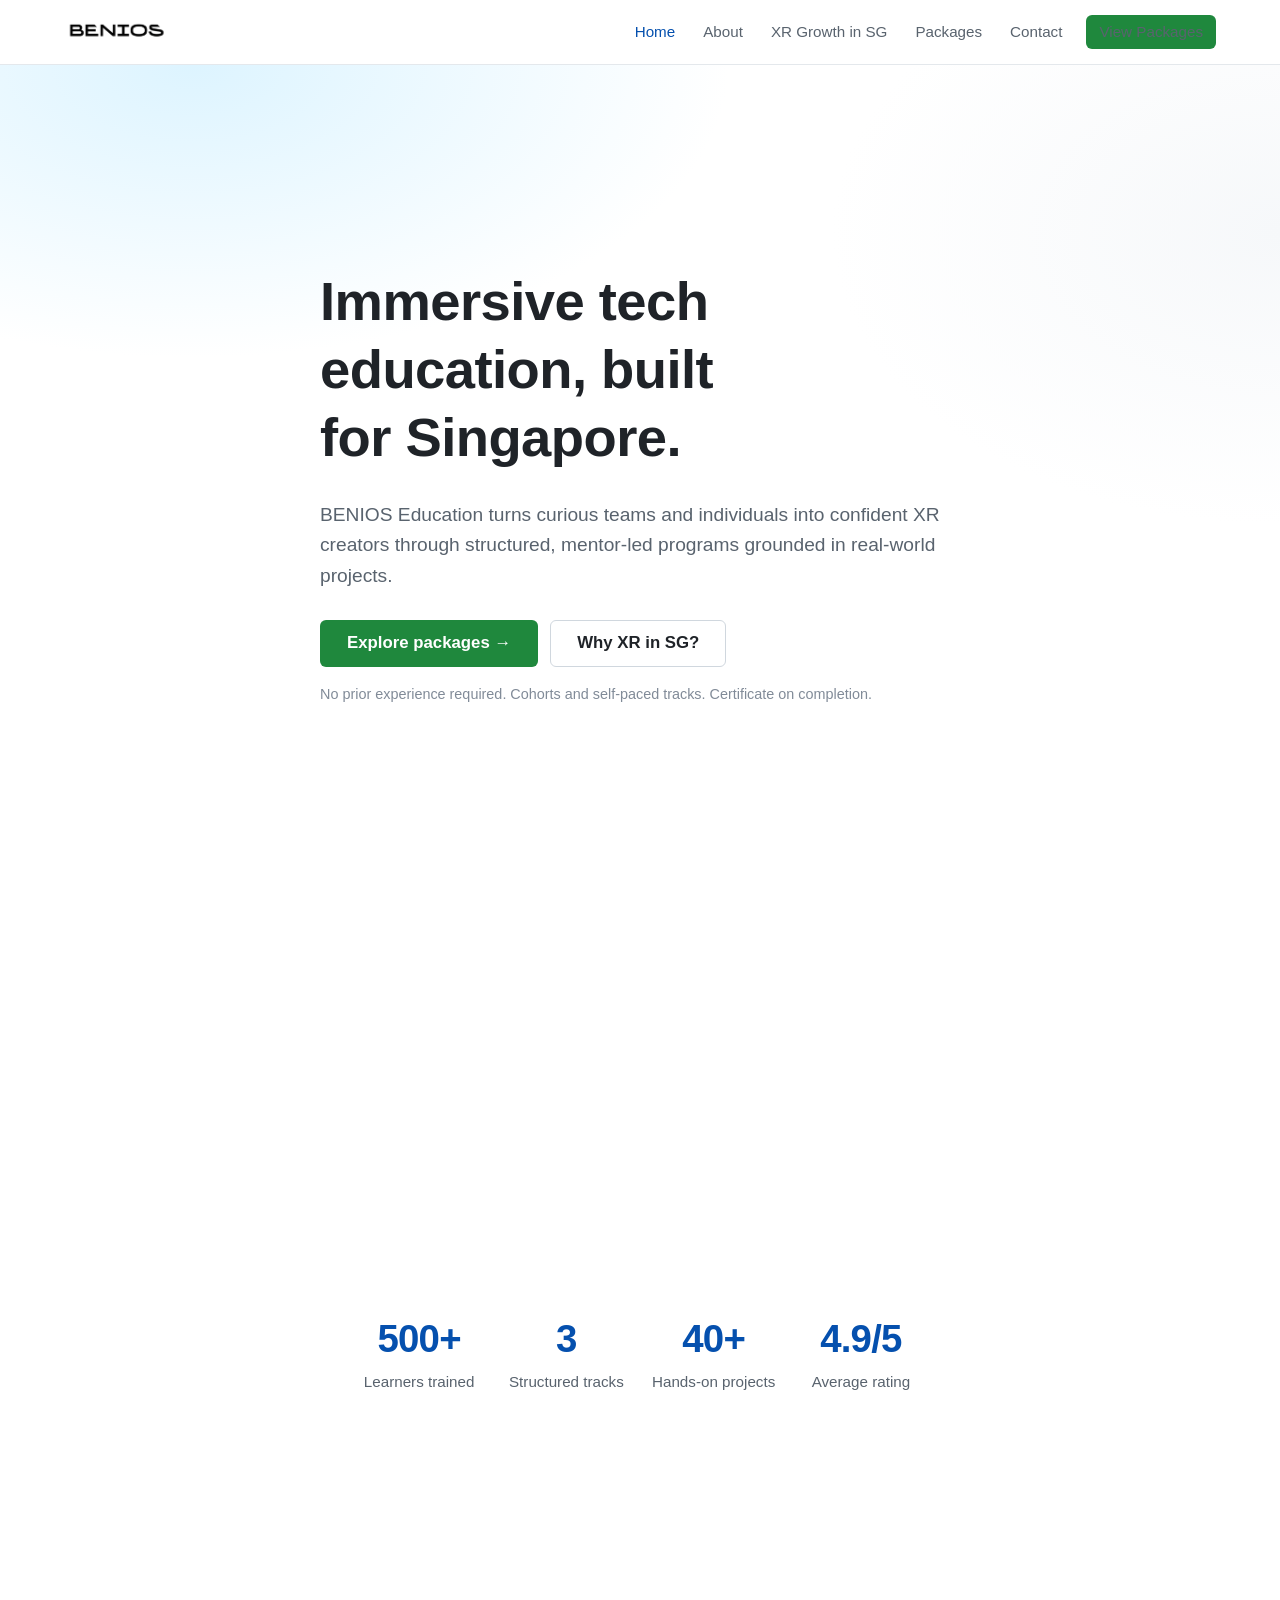
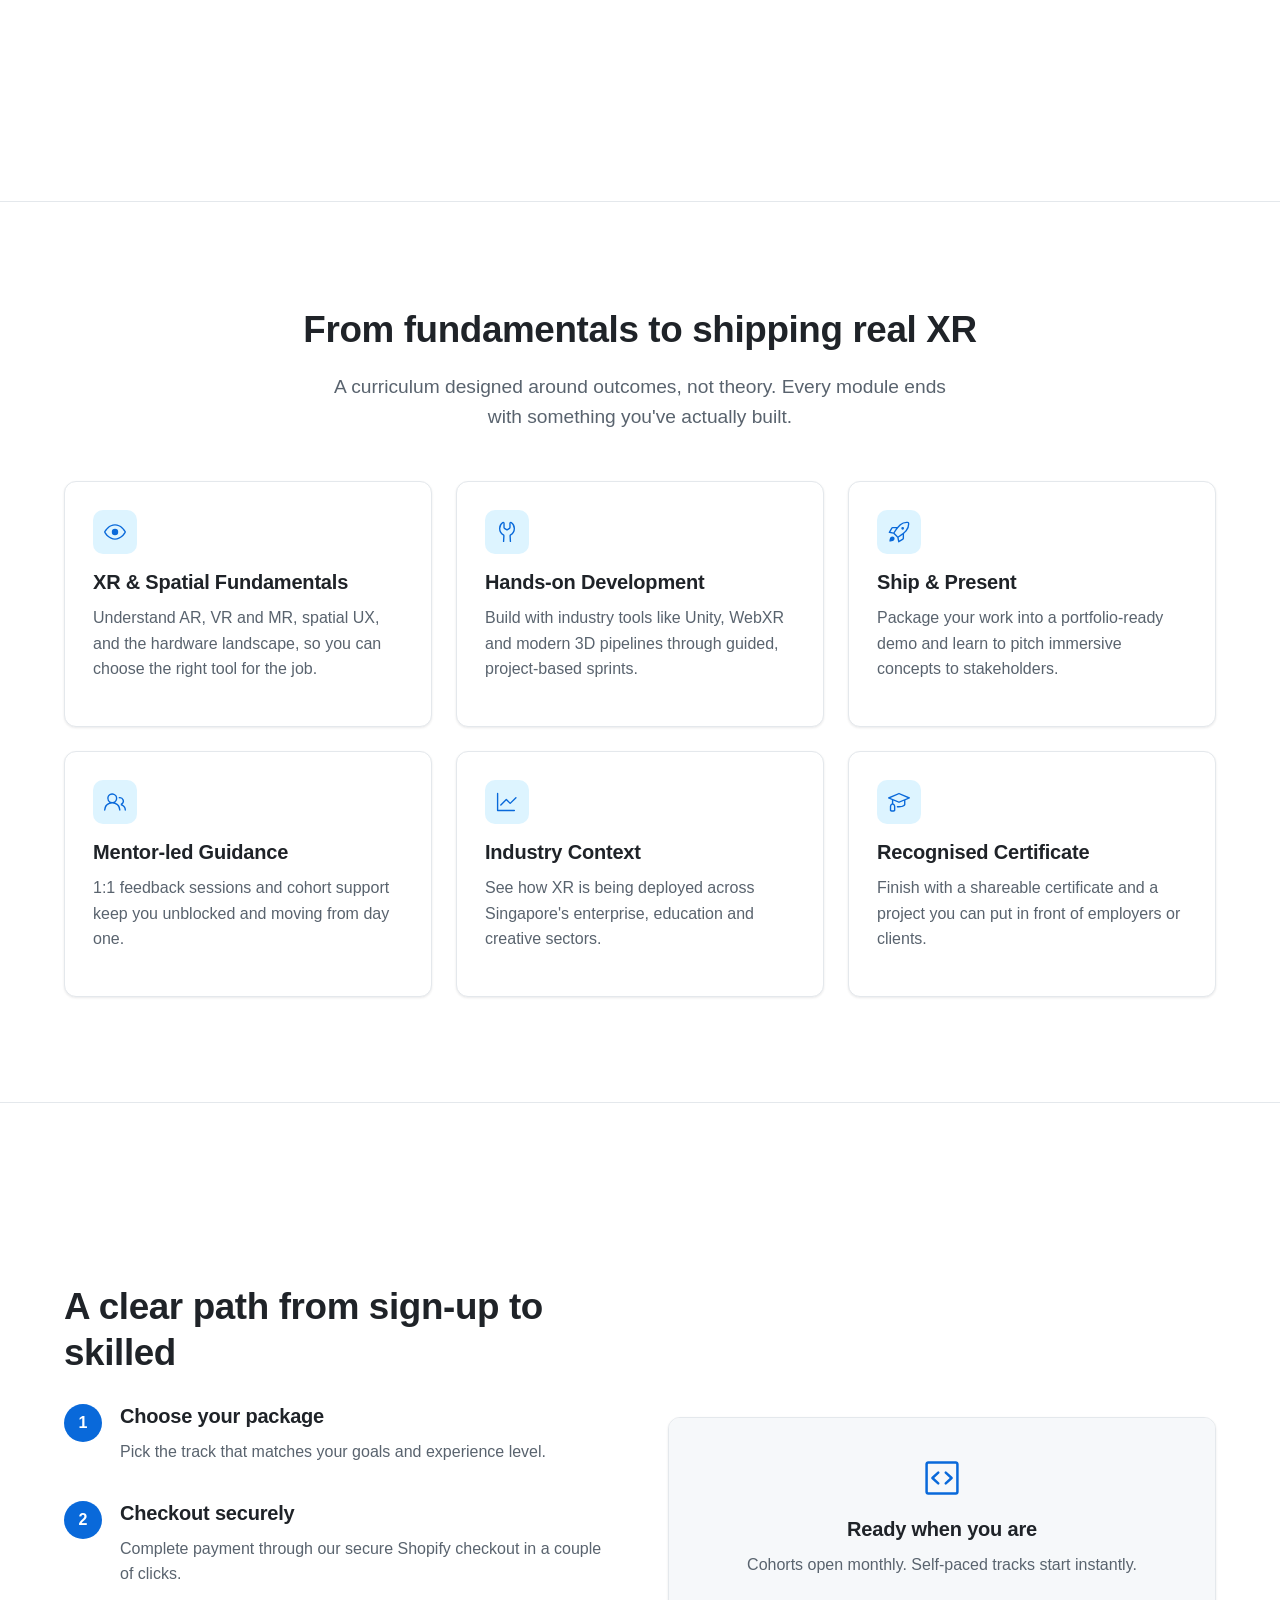
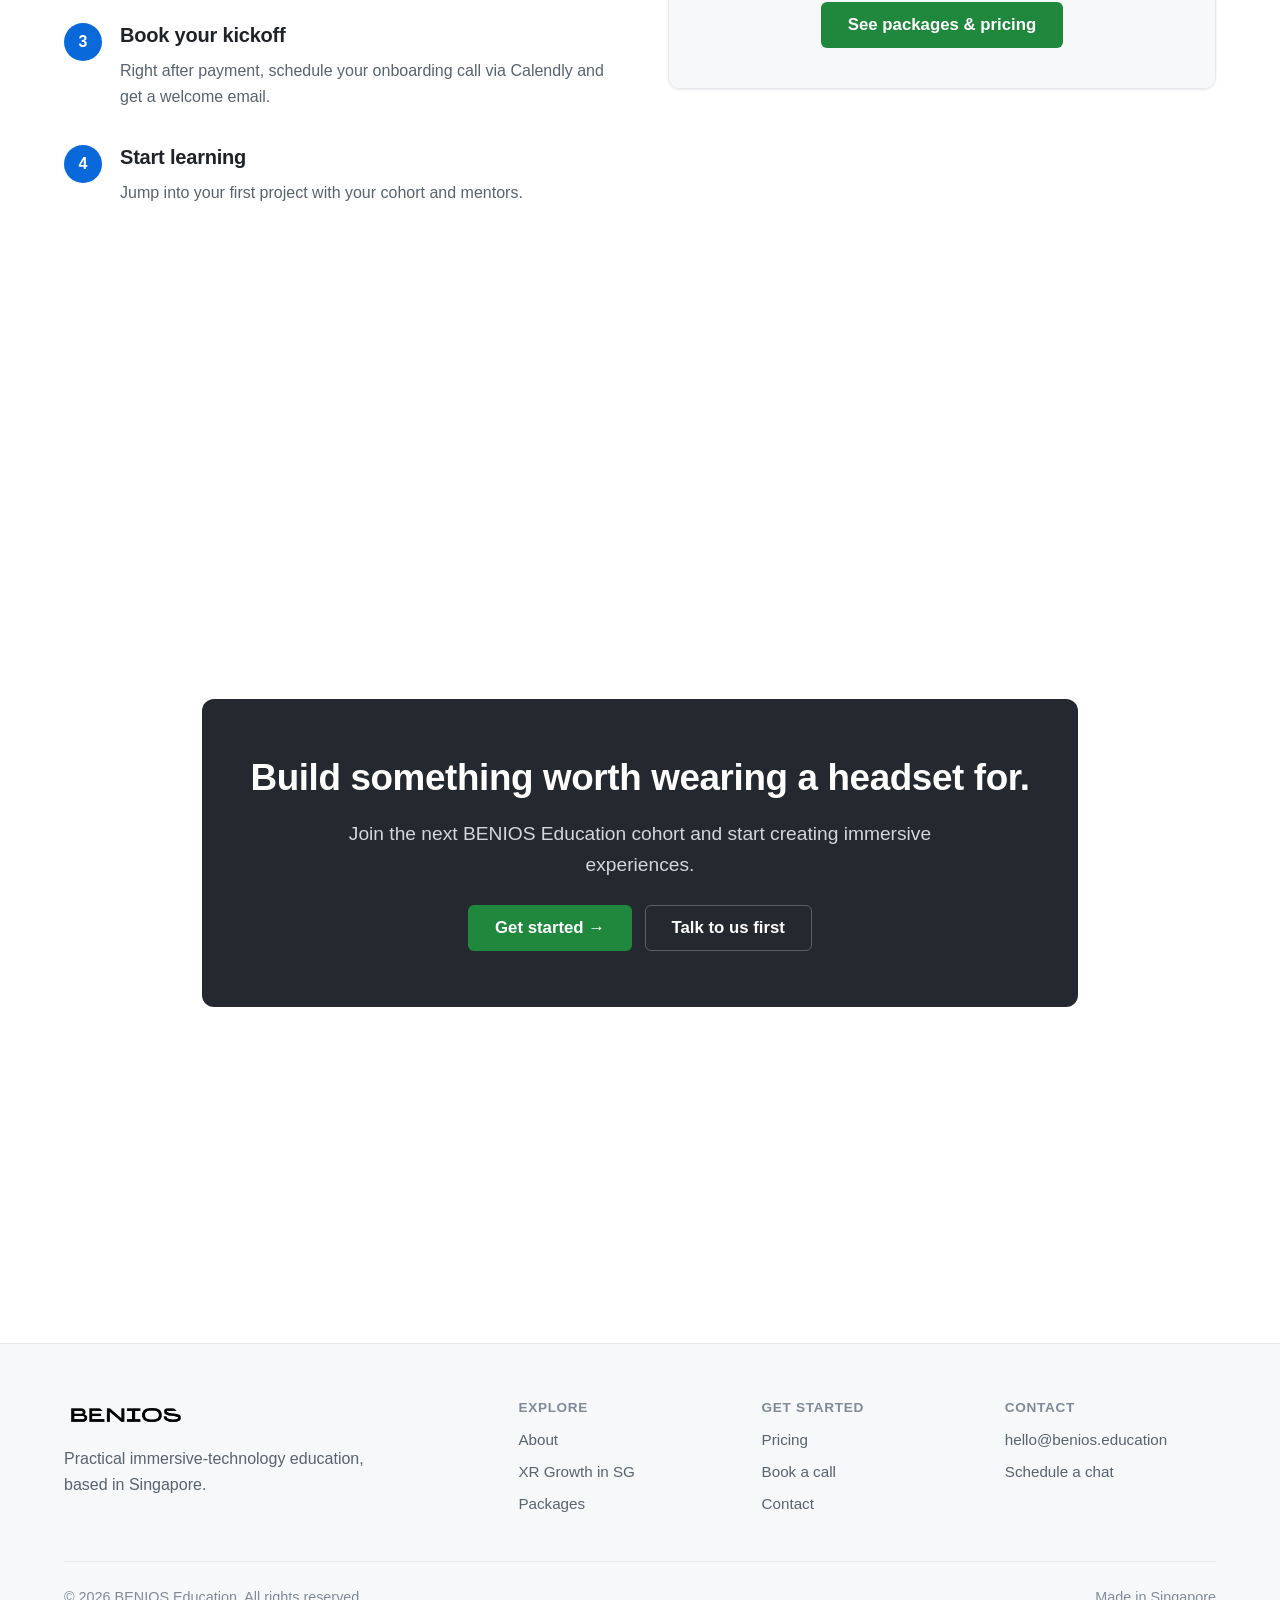
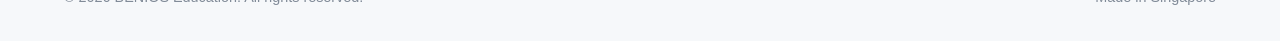
==== commit b82b557a: "Responsive + landing interactions; remove eyebrow/pill labels and packages CTA - Remove blue label c" ====
--- a/index.html
+++ b/index.html
@@ -8,7 +8,7 @@
   <link rel="stylesheet" href="assets/styles.css" />
   <link rel="icon" href="data:image/svg+xml,<svg xmlns='http://www.w3.org/2000/svg' viewBox='0 0 100 100'><rect width='100' height='100' rx='20' fill='%231f2328'/><text x='50' y='68' font-size='58' fill='white' font-family='sans-serif' font-weight='bold' text-anchor='middle'>B</text></svg>" />
 </head>
-<body>
+<body class="landing">
 
   <!-- HEADER -->
   <header class="site-header">
@@ -27,7 +27,7 @@
   </header>
 
   <!-- HERO -->
-  <section class="hero">
+  <section class="hero snap">
     <div class="container">
       <h1>Immersive tech education, built for Singapore.</h1>
       <p class="lead">BENIOS Education turns curious teams and individuals into confident XR creators through structured, mentor-led programs grounded in real-world projects.</p>
@@ -40,13 +40,13 @@
   </section>
 
   <!-- LOGOS / TRUST -->
-  <section class="section-sm">
-    <div class="container">
-      <div class="stats">
-        <div class="stat"><div class="num">500+</div><div class="label">Learners trained</div></div>
-        <div class="stat"><div class="num">3</div><div class="label">Structured tracks</div></div>
-        <div class="stat"><div class="num">40+</div><div class="label">Hands-on projects</div></div>
-        <div class="stat"><div class="num">4.9/5</div><div class="label">Average rating</div></div>
+  <section class="section-sm snap">
+    <div class="container">
+      <div class="stats stat-reveal">
+        <div class="stat"><div class="num" data-count="500" data-suffix="+">500+</div><div class="label">Learners trained</div></div>
+        <div class="stat"><div class="num" data-count="3">3</div><div class="label">Structured tracks</div></div>
+        <div class="stat"><div class="num" data-count="40" data-suffix="+">40+</div><div class="label">Hands-on projects</div></div>
+        <div class="stat"><div class="num" data-count="4.9" data-decimals="1" data-suffix="/5">4.9/5</div><div class="label">Average rating</div></div>
       </div>
     </div>
   </section>
@@ -54,14 +54,13 @@
   <hr class="divider" />
 
   <!-- WHAT YOU LEARN -->
-  <section class="section">
-    <div class="container">
-      <div class="center" style="margin-bottom:48px">
-        <span class="pill">What you'll learn</span>
+  <section class="section snap">
+    <div class="container">
+      <div class="center reveal" style="margin-bottom:48px">
         <h2>From fundamentals to shipping real XR</h2>
         <p class="lead center">A curriculum designed around outcomes, not theory. Every module ends with something you've actually built.</p>
       </div>
-      <div class="grid grid-3">
+      <div class="grid grid-3 reveal">
         <div class="card">
           <div class="icon"><img src="assets/icons/eye.svg" alt="" /></div>
           <h3>XR &amp; Spatial Fundamentals</h3>
@@ -99,11 +98,10 @@
   <hr class="divider" />
 
   <!-- HOW IT WORKS -->
-  <section class="section">
-    <div class="container">
-      <div class="grid grid-2" style="align-items:center; gap:56px">
-        <div>
-          <span class="pill">How it works</span>
+  <section class="section snap">
+    <div class="container">
+      <div class="grid grid-2 reveal" style="align-items:center; gap:56px">
+        <div>
           <h2>A clear path from sign-up to skilled</h2>
           <div class="steps" style="margin-top:28px">
             <div class="step"><div class="n"></div><div><h3>Choose your package</h3><p class="muted">Pick the track that matches your goals and experience level.</p></div></div>
@@ -125,9 +123,9 @@
   </section>
 
   <!-- CTA -->
-  <section class="section">
-    <div class="container">
-      <div class="cta-band">
+  <section class="section snap">
+    <div class="container">
+      <div class="cta-band reveal">
         <h2>Build something worth wearing a headset for.</h2>
         <p class="lead center" style="margin:0 auto 24px">Join the next BENIOS Education cohort and start creating immersive experiences.</p>
         <a class="btn btn-primary btn-lg" href="packages.html">Get started →</a>
@@ -169,5 +167,50 @@
     </div>
   </footer>
 
+  <!-- Reveal-on-scroll + animated stat counters -->
+  <script>
+    (function () {
+      var els = document.querySelectorAll(".reveal, .stat-reveal");
+      // Arm the hidden state only now that JS is running.
+      document.body.classList.add("reveal-on");
+
+      var reduce = window.matchMedia("(prefers-reduced-motion: reduce)").matches;
+
+      function countUp(scope) {
+        scope.querySelectorAll("[data-count]").forEach(function (node) {
+          var target = parseFloat(node.getAttribute("data-count"));
+          var decimals = parseInt(node.getAttribute("data-decimals") || "0", 10);
+          var suffix = node.getAttribute("data-suffix") || "";
+          if (reduce) { node.textContent = target.toFixed(decimals) + suffix; return; }
+          var dur = 1300, start = null;
+          function tick(ts) {
+            if (start === null) start = ts;
+            var p = Math.min((ts - start) / dur, 1);
+            var eased = 1 - Math.pow(1 - p, 3);
+            node.textContent = (target * eased).toFixed(decimals) + suffix;
+            if (p < 1) requestAnimationFrame(tick);
+          }
+          requestAnimationFrame(tick);
+        });
+      }
+
+      if (!("IntersectionObserver" in window)) {
+        els.forEach(function (e) { e.classList.add("in-view"); if (e.classList.contains("stat-reveal")) countUp(e); });
+        return;
+      }
+
+      var io = new IntersectionObserver(function (entries) {
+        entries.forEach(function (en) {
+          if (!en.isIntersecting) return;
+          en.target.classList.add("in-view");
+          if (en.target.classList.contains("stat-reveal")) countUp(en.target);
+          io.unobserve(en.target);
+        });
+      }, { threshold: 0.35, rootMargin: "0px 0px -8% 0px" });
+
+      els.forEach(function (e) { io.observe(e); });
+    })();
+  </script>
+
 </body>
 </html>
--- a/assets/styles.css
+++ b/assets/styles.css
@@ -209,15 +209,78 @@
 .callout { background: var(--accent-subtle); border: 1px solid var(--accent-muted); border-radius: var(--radius); padding: 18px 20px; margin: 24px 0; }
 .embed-wrap { border: 1px solid var(--border); border-radius: var(--radius-lg); overflow: hidden; box-shadow: var(--shadow-sm); background: #fff; }
 
+/* ============================================================
+   Scroll reveal (stats + sections on the landing page)
+   Only active once JS adds .reveal-on to <body>, so content is
+   never hidden if JavaScript is disabled.
+   ============================================================ */
+body.reveal-on .reveal,
+body.reveal-on .stat-reveal .stat {
+  opacity: 0; transform: translateY(24px);
+  transition: opacity .7s cubic-bezier(.2,.7,.2,1), transform .7s cubic-bezier(.2,.7,.2,1);
+}
+body.reveal-on .reveal.in-view,
+body.reveal-on .stat-reveal.in-view .stat { opacity: 1; transform: none; }
+/* stagger the four stat tiles */
+body.reveal-on .stat-reveal.in-view .stat:nth-child(1) { transition-delay: .00s; }
+body.reveal-on .stat-reveal.in-view .stat:nth-child(2) { transition-delay: .10s; }
+body.reveal-on .stat-reveal.in-view .stat:nth-child(3) { transition-delay: .20s; }
+body.reveal-on .stat-reveal.in-view .stat:nth-child(4) { transition-delay: .30s; }
+
+@media (prefers-reduced-motion: reduce) {
+  body.reveal-on .reveal,
+  body.reveal-on .stat-reveal .stat { opacity: 1 !important; transform: none !important; transition: none !important; }
+}
+
+/* ============================================================
+   Section snapping — landing page only (scoped via :has()).
+   Each major section behaves like a frame that fills the
+   viewport and snaps into place. Uses "proximity" so it never
+   fights the user, and only on larger screens where it feels
+   good; mobile scrolls normally.
+   ============================================================ */
+@media (min-width: 820px) and (prefers-reduced-motion: no-preference) {
+  html:has(body.landing) { scroll-snap-type: y proximity; scroll-padding-top: 64px; }
+  body.landing .snap {
+    scroll-snap-align: start;
+    min-height: 100vh;
+    display: flex; flex-direction: column; justify-content: center;
+  }
+  body.landing .snap.hero { min-height: calc(100vh - 64px); }
+}
+
 /* ---------- Responsive ---------- */
+* { min-width: 0; }
+html, body { max-width: 100%; overflow-x: hidden; }
+img, svg { max-width: 100%; }
+
 @media (max-width: 900px) {
   .grid-3, .pricing, .footer-grid { grid-template-columns: 1fr; }
   .grid-2 { grid-template-columns: 1fr; }
   .stats { grid-template-columns: repeat(2, 1fr); }
-  .nav-links { display: none; position: absolute; top: 64px; left: 0; right: 0; flex-direction: column; background: #fff; border-bottom: 1px solid var(--border); padding: 12px 24px; align-items: stretch; }
+  .nav-links { display: none; position: absolute; top: 64px; left: 0; right: 0; flex-direction: column; background: #fff; border-bottom: 1px solid var(--border); padding: 12px 24px; align-items: stretch; gap: 2px; }
   .nav-links.open { display: flex; }
   .nav-links a { padding: 12px; }
+  .nav-cta { margin: 8px 0 0; text-align: center; }
   .nav-toggle { display: block; }
   .cta-band { padding: 40px 24px; }
   .section { padding: 60px 0; }
-}
+  .hero { padding: 64px 0 48px; }
+}
+
+@media (max-width: 560px) {
+  .container { padding: 0 18px; }
+  .stats { grid-template-columns: repeat(2, 1fr); gap: 28px 16px; }
+  .stat .num { font-size: 2rem; }
+  .hero { padding: 48px 0 36px; }
+  .hero .lead, .lead { font-size: 1.05rem; }
+  .btn-lg { padding: 12px 20px; font-size: 1rem; }
+  .hero-cta { gap: 10px; }
+  .hero-cta .btn { width: 100%; justify-content: center; }
+  .card, .plan { padding: 24px; }
+  .cta-band { padding: 32px 20px; }
+  .cta-band .btn { display: block; margin: 8px 0 0 !important; }
+  .footer-bottom { flex-direction: column; }
+  .step .n { width: 34px; height: 34px; }
+  .embed-wrap .calendly-inline-widget { height: 620px; }
+}
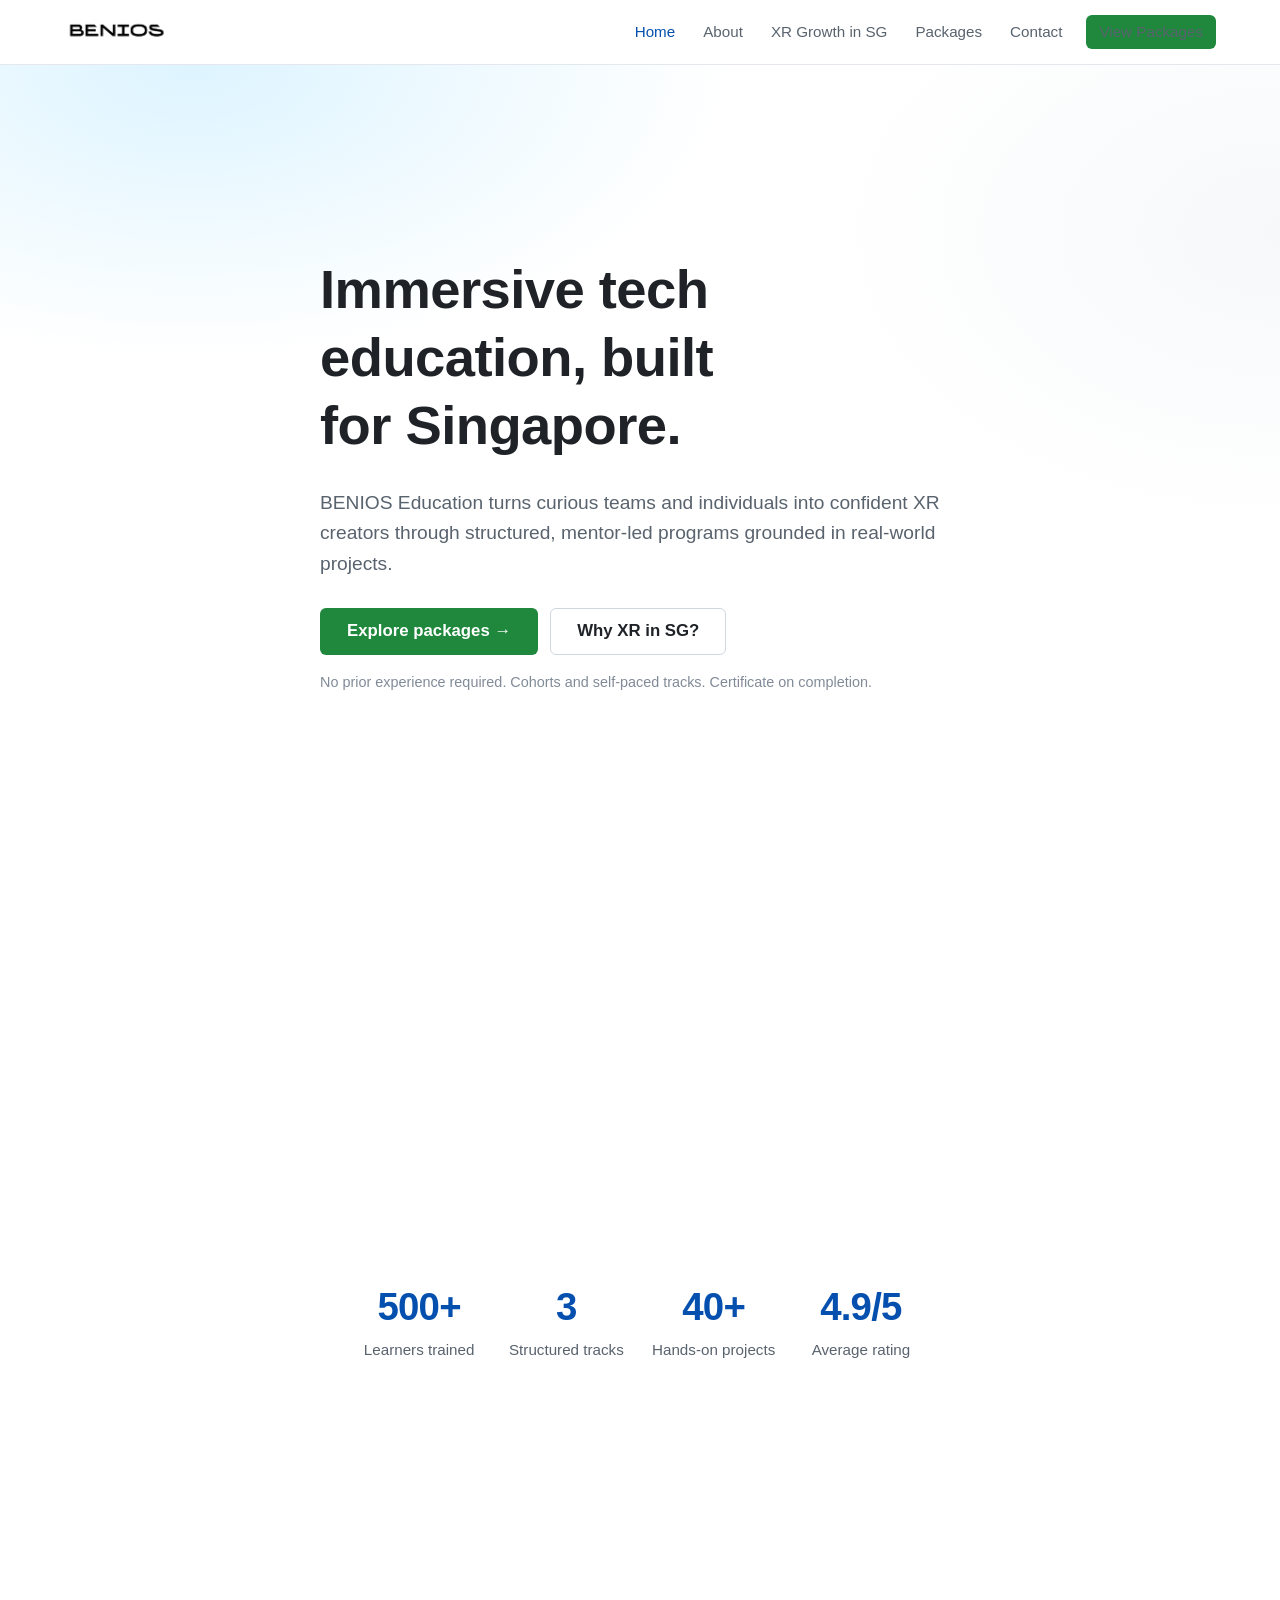
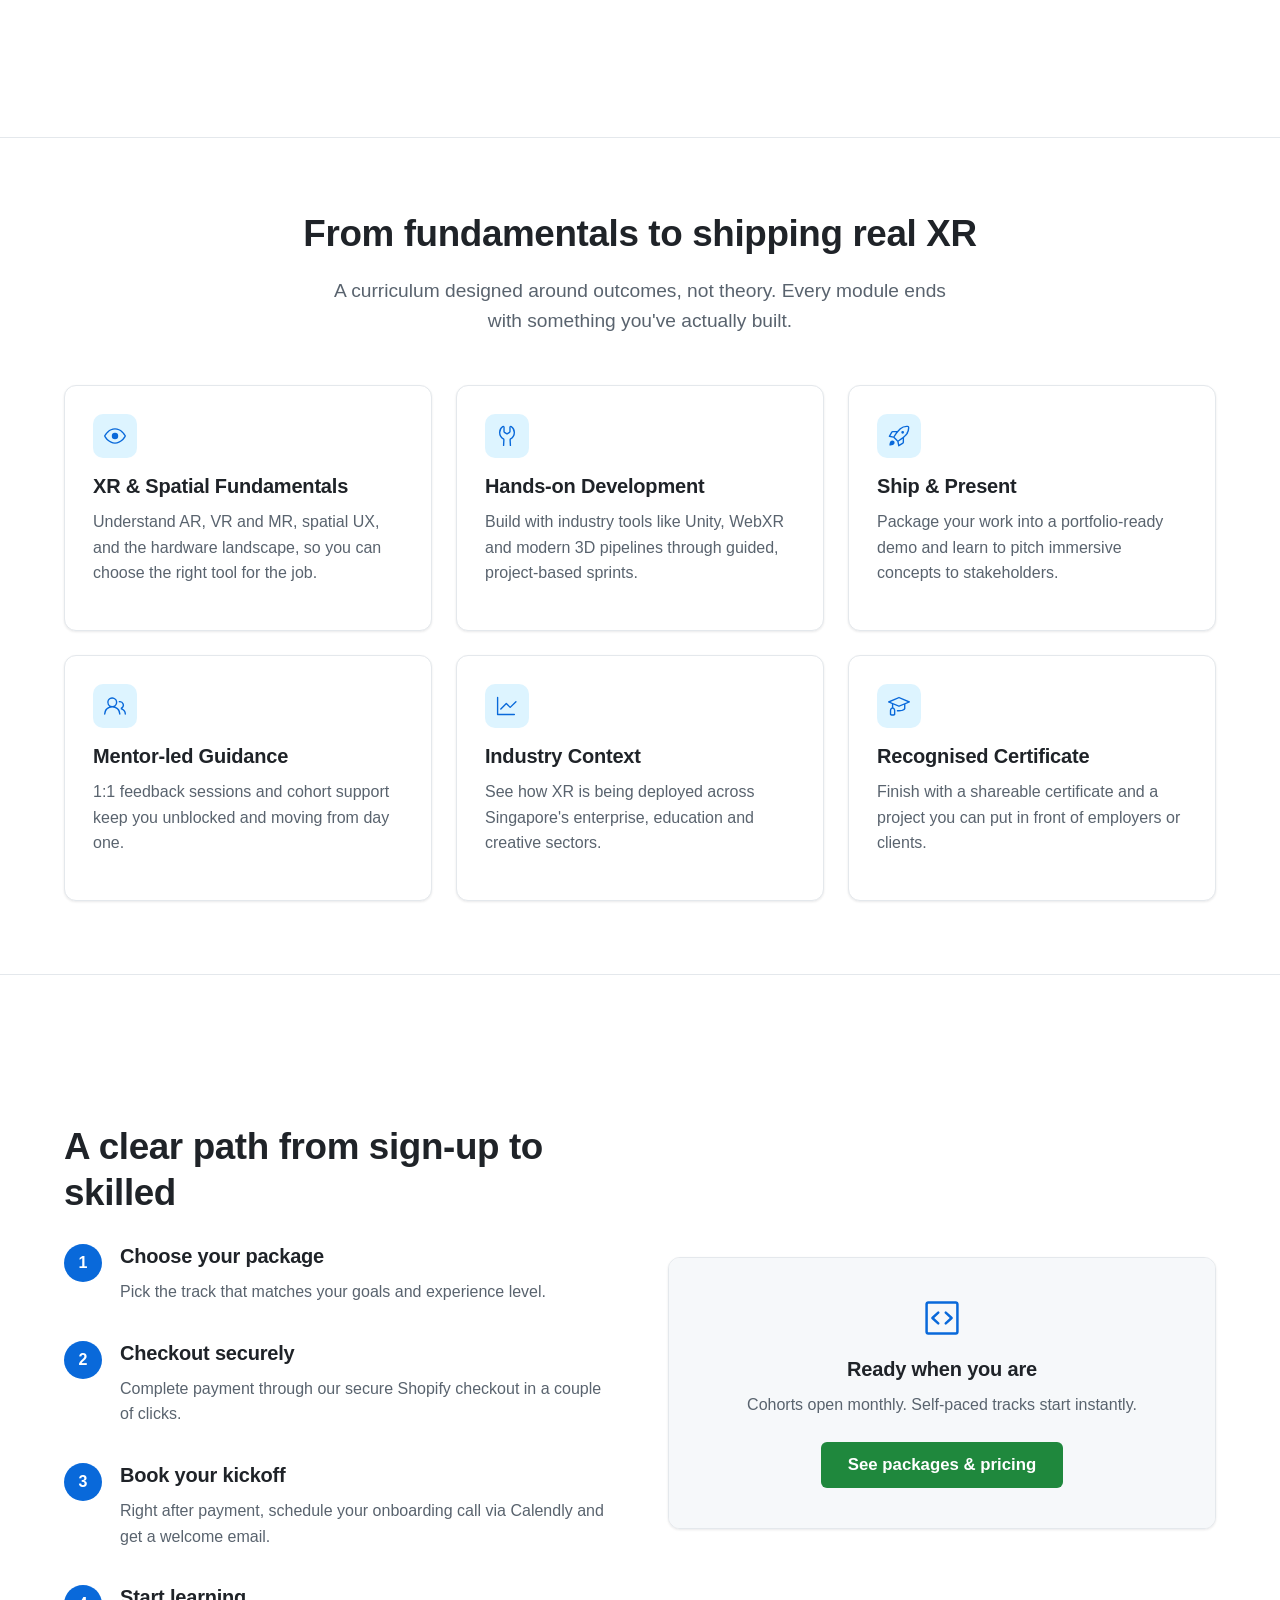
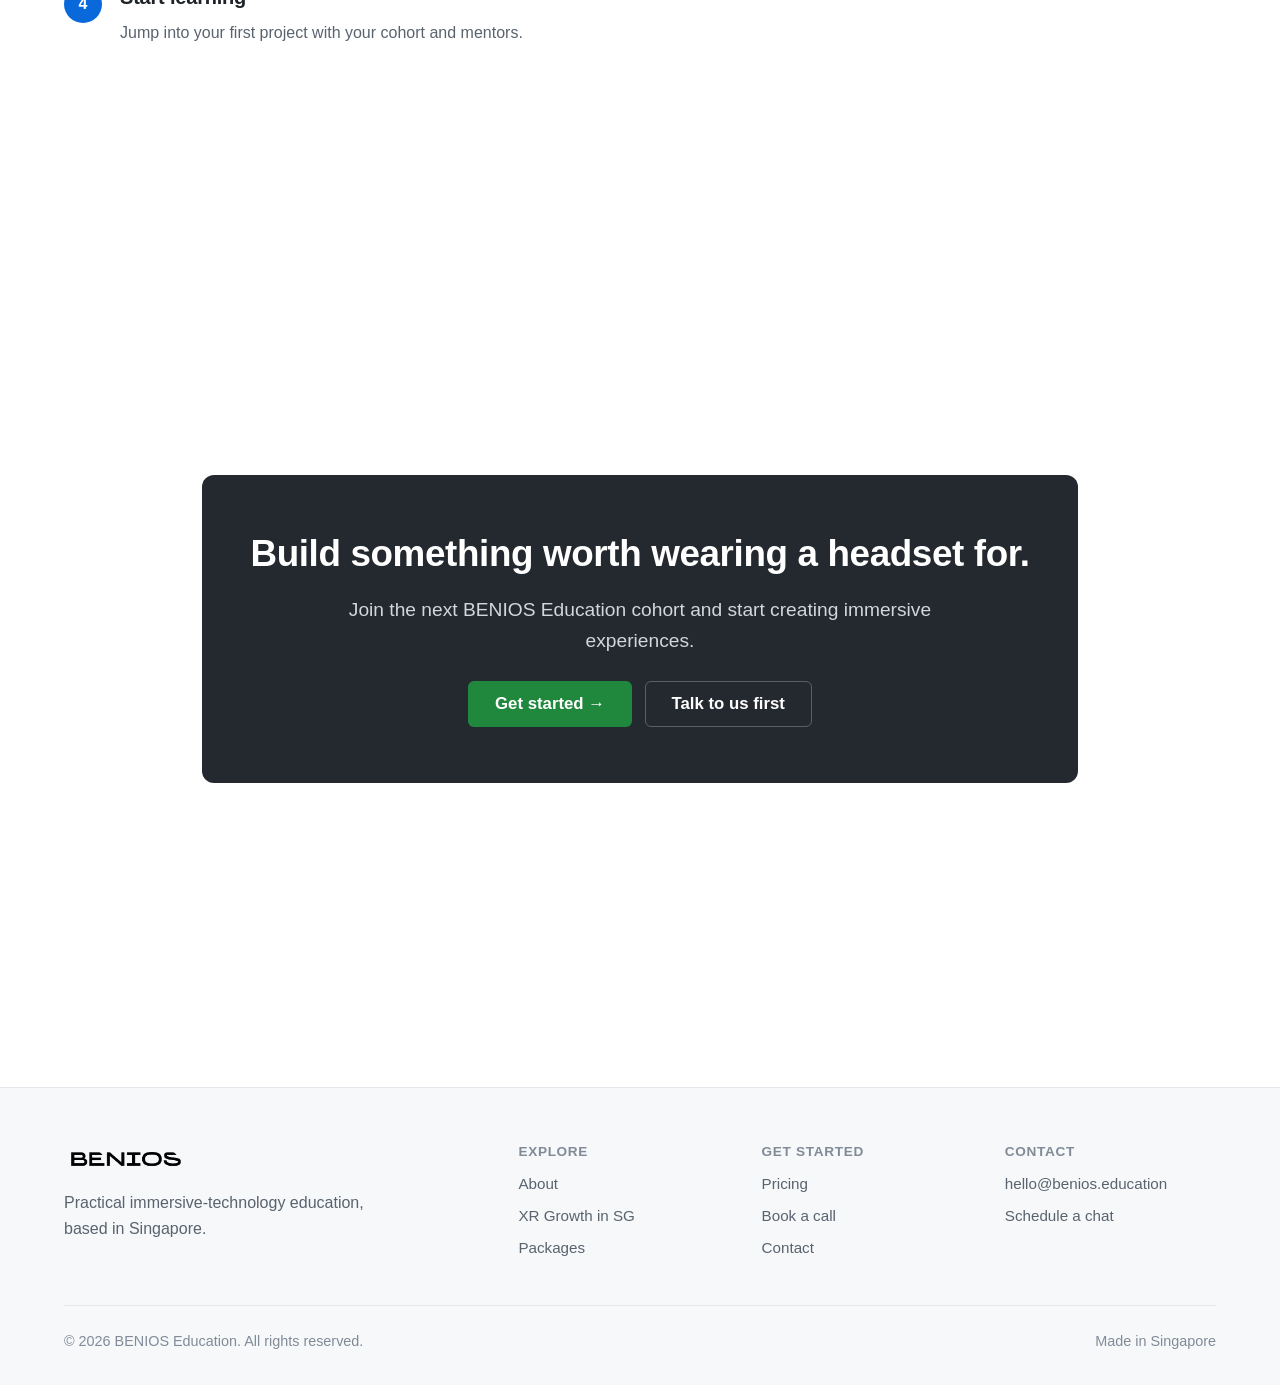
==== commit 70132797: "Replace CSS scroll-snap with a JS full-page snap engine CSS scroll-snap proved unreliable across the" ====
--- a/index.html
+++ b/index.html
@@ -212,5 +212,136 @@
     })();
   </script>
 
+  <!-- ============================================================
+       Full-page snap engine (landing page)
+       One deliberate scroll / swipe snaps to the next section.
+       Sections taller than the viewport scroll through first,
+       then snap at their edge, so nothing is ever hidden.
+       Handles wheel (trackpad/mouse), touch (mobile) and keys.
+       ============================================================ -->
+  <script>
+    (function () {
+      if (!document.body.classList.contains("landing")) return;
+
+      var sections = Array.prototype.slice.call(document.querySelectorAll(".snap"));
+      var footer = document.querySelector(".site-footer");
+      if (footer) sections.push(footer);
+      if (sections.length < 2) return;
+
+      var reduce = window.matchMedia("(prefers-reduced-motion: reduce)").matches;
+      var EDGE = 4;              // px tolerance at section edges
+      var animating = false;
+      var animTimer = null;
+      var current = 0;
+
+      function headerH() {
+        var h = document.querySelector(".site-header");
+        return h ? h.offsetHeight : 64;
+      }
+      function vh() {
+        return window.innerHeight || document.documentElement.clientHeight || 800;
+      }
+      function snapTopOf(el) {
+        return Math.round(window.scrollY + el.getBoundingClientRect().top - headerH());
+      }
+      function nearestIndex() {
+        var best = 0, bestD = Infinity;
+        for (var i = 0; i < sections.length; i++) {
+          var d = Math.abs(snapTopOf(sections[i]) - window.scrollY);
+          if (d < bestD) { bestD = d; best = i; }
+        }
+        return best;
+      }
+      function goTo(i) {
+        i = Math.max(0, Math.min(sections.length - 1, i));
+        current = i;
+        animating = true;
+        window.scrollTo({ top: snapTopOf(sections[i]), behavior: reduce ? "auto" : "smooth" });
+        clearTimeout(animTimer);
+        animTimer = setTimeout(function () { animating = false; }, reduce ? 120 : 750);
+      }
+      // Tolerance for "does this section fit the frame?" — absorbs small
+      // overflows (padding/rounding) so near-full sections snap directly,
+      // while genuinely tall sections (e.g. stacked mobile) still scroll.
+      function slop() { return Math.max(EDGE, Math.round(vh() * 0.07)); }
+      // Is there more of the CURRENT section to reveal in this direction?
+      function moreWithin(dir) {
+        var r = sections[current].getBoundingClientRect();
+        if (dir > 0) return r.bottom > vh() + slop();    // content below the fold
+        return r.top < headerH() - slop();               // content above the header
+      }
+
+      // ---- Wheel (trackpad / mouse) ----
+      var wheelCooldown = false;
+      window.addEventListener("wheel", function (e) {
+        if (e.ctrlKey) return;                 // let pinch-zoom through
+        if (animating) { e.preventDefault(); return; }
+        var dir = e.deltaY > 0 ? 1 : (e.deltaY < 0 ? -1 : 0);
+        if (!dir) return;
+        current = nearestIndex();
+        if (moreWithin(dir)) return;           // allow native scroll inside tall section
+        e.preventDefault();
+        if (wheelCooldown) return;
+        wheelCooldown = true;
+        setTimeout(function () { wheelCooldown = false; }, 140);
+        goTo(current + dir);
+      }, { passive: false });
+
+      // ---- Touch (mobile) ----
+      var startY = null;
+      window.addEventListener("touchstart", function (e) {
+        startY = e.touches[0].clientY;
+        current = nearestIndex();
+      }, { passive: true });
+
+      window.addEventListener("touchmove", function (e) {
+        if (animating) { e.preventDefault(); return; }
+        // Block native scroll only on frames that fully fit, so the swipe
+        // becomes a clean snap; tall sections keep native scrolling.
+        var r = sections[current].getBoundingClientRect();
+        var fits = r.height <= vh() - headerH() + slop();
+        if (fits) e.preventDefault();
+      }, { passive: false });
+
+      window.addEventListener("touchend", function (e) {
+        if (startY === null || animating) { startY = null; return; }
+        var endY = (e.changedTouches[0] || {}).clientY;
+        if (endY == null) { startY = null; return; }
+        var dy = startY - endY;                // >0 = swipe up = go down
+        startY = null;
+        if (Math.abs(dy) < 28) return;         // ignore taps / tiny drags
+        var dir = dy > 0 ? 1 : -1;
+        current = nearestIndex();
+        if (moreWithin(dir)) return;
+        goTo(current + dir);
+      }, { passive: true });
+
+      // ---- Keyboard ----
+      window.addEventListener("keydown", function (e) {
+        if (animating) return;
+        var t = e.target;
+        if (t && (t.tagName === "INPUT" || t.tagName === "TEXTAREA" || t.tagName === "SELECT" || t.isContentEditable)) return;
+        var down = e.key === "ArrowDown" || e.key === "PageDown" || e.key === " ";
+        var up = e.key === "ArrowUp" || e.key === "PageUp";
+        if (!down && !up) return;
+        current = nearestIndex();
+        var dir = down ? 1 : -1;
+        if (moreWithin(dir)) return;
+        e.preventDefault();
+        goTo(current + dir);
+      });
+
+      // Keep index in sync after any native/inertial scroll settles.
+      var settle;
+      window.addEventListener("scroll", function () {
+        if (animating) return;
+        clearTimeout(settle);
+        settle = setTimeout(function () { current = nearestIndex(); }, 90);
+      }, { passive: true });
+
+      current = nearestIndex();
+    })();
+  </script>
+
 </body>
 </html>
--- a/assets/styles.css
+++ b/assets/styles.css
@@ -233,25 +233,37 @@
 }
 
 /* ============================================================
-   Section snapping — landing page only (scoped via :has()).
-   Each major section behaves like a frame that fills the
-   viewport and snaps into place. Uses "proximity" so it never
-   fights the user, and only on larger screens where it feels
-   good; mobile scrolls normally.
+   Section framing — landing page only.
+   Each major section is sized to fill the viewport (minus the
+   64px sticky header) so it reads as a full-screen "frame".
+   The actual snapping is driven by JavaScript (see the snap
+   engine script in index.html) rather than CSS scroll-snap,
+   which proved unreliable across trackpads/devices. Frames and
+   the JS engine are both disabled for reduced-motion visitors,
+   who get normal document flow.
+   `justify-content: safe center` centres short sections but
+   falls back to top-alignment when a section is taller than the
+   viewport, so content is never clipped behind the header.
    ============================================================ */
-@media (min-width: 820px) and (prefers-reduced-motion: no-preference) {
-  html:has(body.landing) { scroll-snap-type: y proximity; scroll-padding-top: 64px; }
-  body.landing .snap {
-    scroll-snap-align: start;
-    min-height: 100vh;
-    display: flex; flex-direction: column; justify-content: center;
-  }
-  body.landing .snap.hero { min-height: calc(100vh - 64px); }
+html { scroll-behavior: auto; } /* JS controls scrolling on the landing page */
+body.landing .snap {
+  min-height: calc(100vh - 64px);
+  min-height: calc(100dvh - 64px);
+  display: flex; flex-direction: column;
+  justify-content: center;
+  justify-content: safe center;
+  /* trim the tall section padding so content fits the frame and snaps
+     cleanly; flex-centering handles the vertical breathing room */
+  padding-top: 40px;
+  padding-bottom: 40px;
 }
 
 /* ---------- Responsive ---------- */
 * { min-width: 0; }
-html, body { max-width: 100%; overflow-x: hidden; }
+/* Use overflow-x: clip (NOT hidden) — `hidden` on the root turns it
+   into a scroll container and silently disables scroll-snap. `clip`
+   prevents sideways scrolling without breaking snapping. */
+html, body { max-width: 100%; overflow-x: clip; }
 img, svg { max-width: 100%; }
 
 @media (max-width: 900px) {
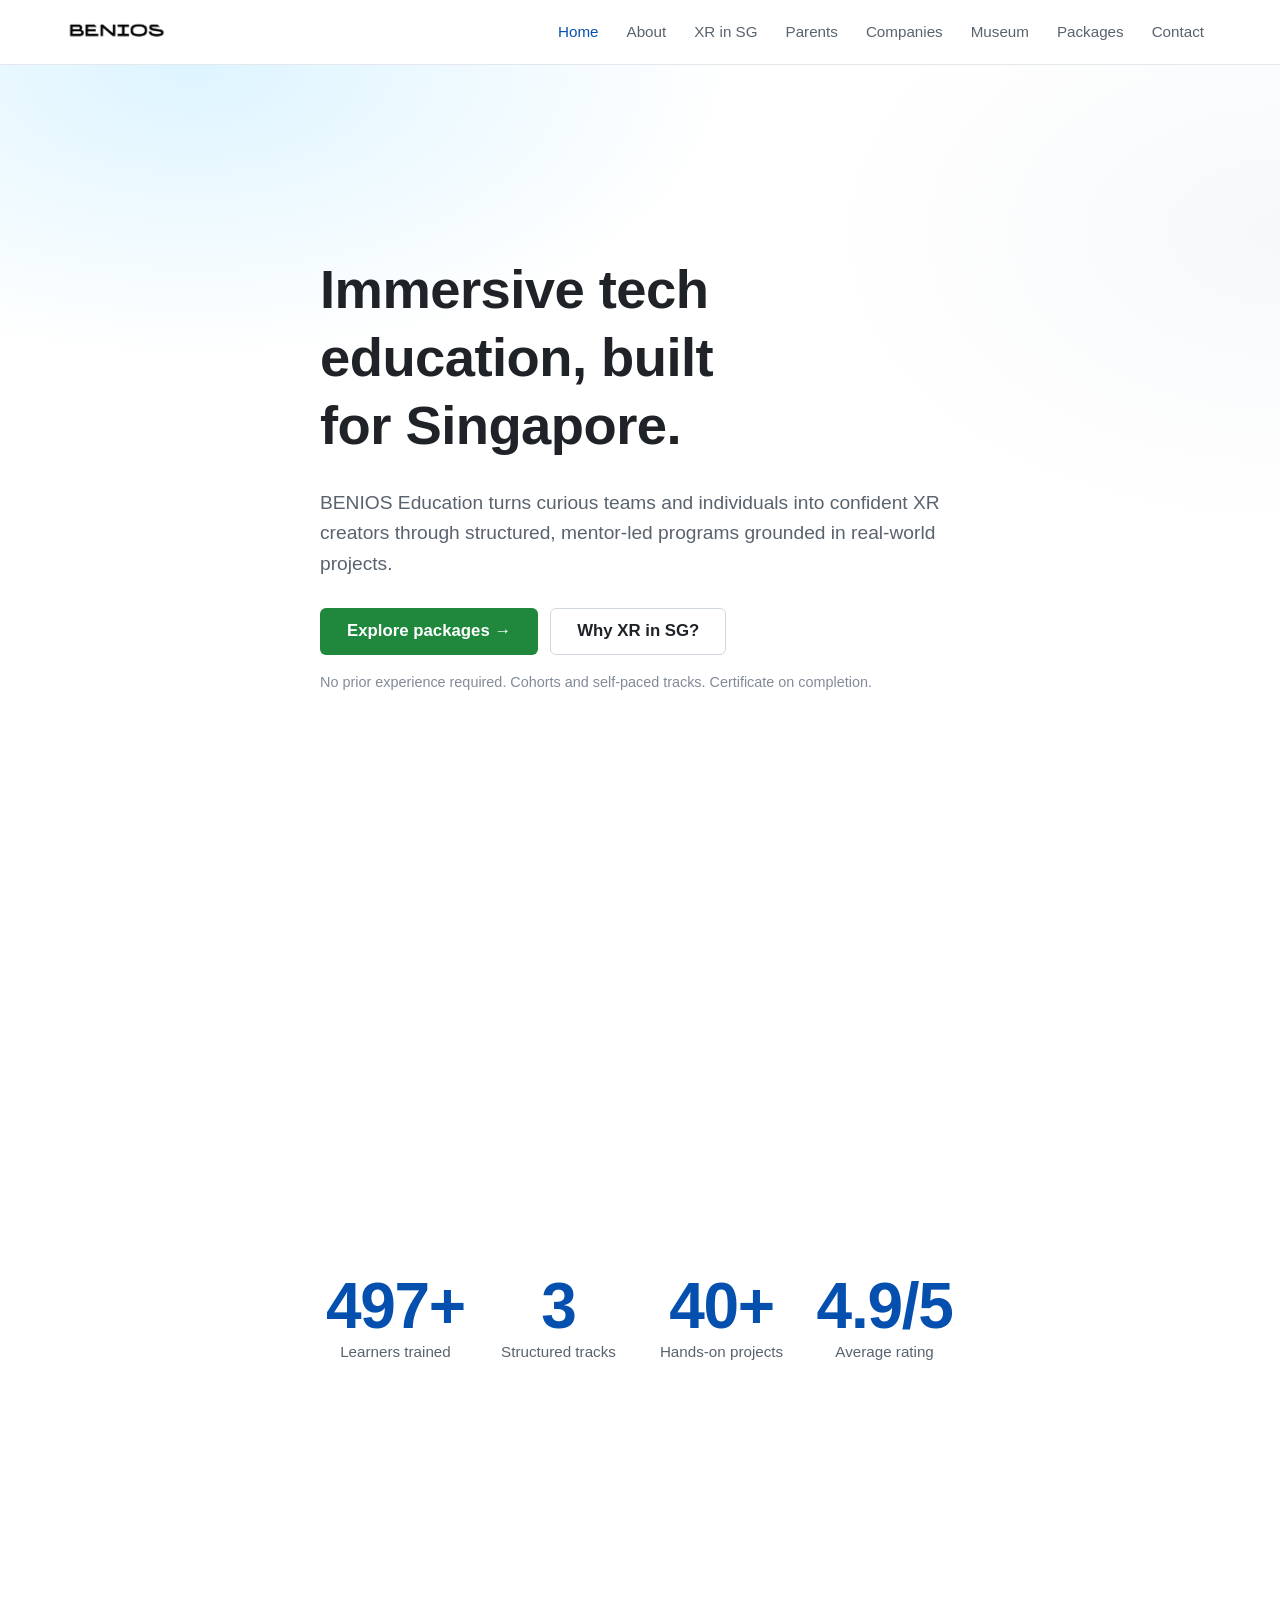
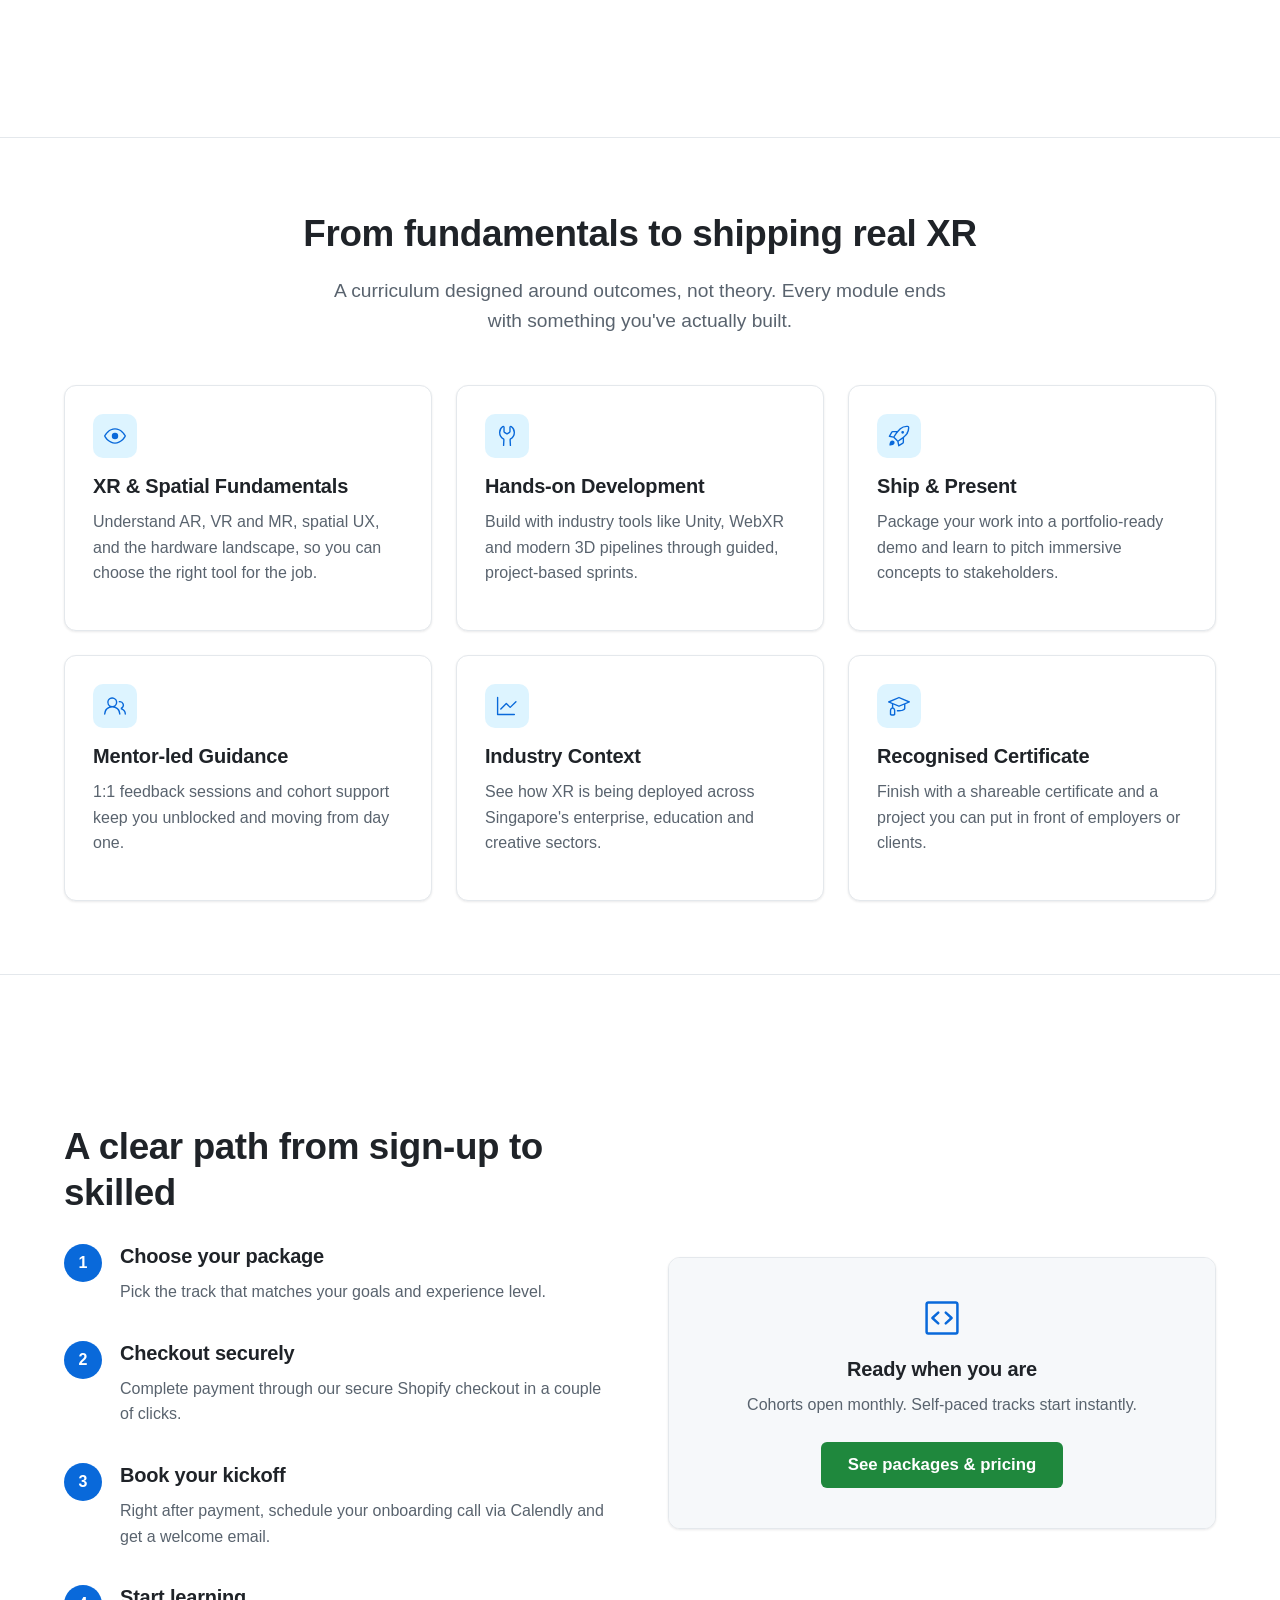
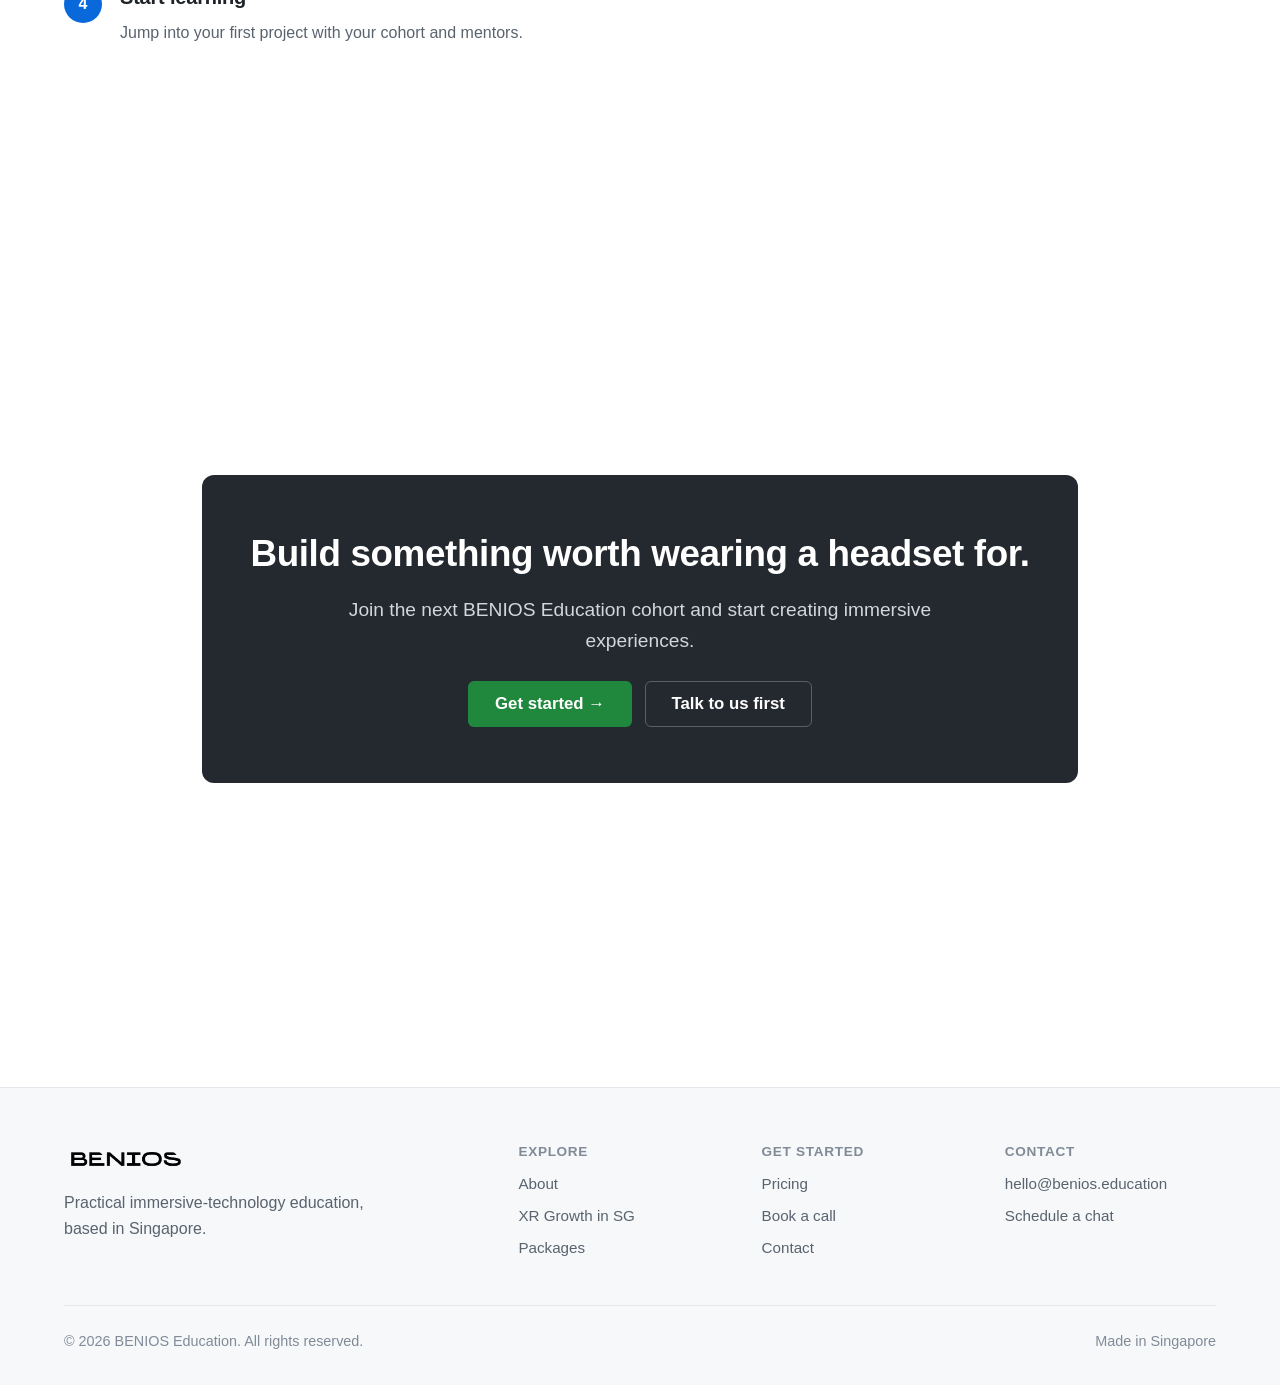
==== commit 4459ce80: "Add Parents/Companies/Museum pages; site-wide snapping; bigger stats - New audience pages (parents, " ====
--- a/index.html
+++ b/index.html
@@ -8,7 +8,7 @@
   <link rel="stylesheet" href="assets/styles.css" />
   <link rel="icon" href="data:image/svg+xml,<svg xmlns='http://www.w3.org/2000/svg' viewBox='0 0 100 100'><rect width='100' height='100' rx='20' fill='%231f2328'/><text x='50' y='68' font-size='58' fill='white' font-family='sans-serif' font-weight='bold' text-anchor='middle'>B</text></svg>" />
 </head>
-<body class="landing">
+<body class="snap-page">
 
   <!-- HEADER -->
   <header class="site-header">
@@ -18,10 +18,12 @@
       <nav class="nav-links" id="nav">
         <a href="index.html" class="active">Home</a>
         <a href="about.html">About</a>
-        <a href="xr-growth.html">XR Growth in SG</a>
+        <a href="xr-growth.html">XR in SG</a>
+        <a href="parents.html">Parents</a>
+        <a href="companies.html">Companies</a>
+        <a href="museum.html">Museum</a>
         <a href="packages.html">Packages</a>
         <a href="book.html">Contact</a>
-        <a class="btn btn-primary nav-cta" href="packages.html">View Packages</a>
       </nav>
     </div>
   </header>
@@ -167,181 +169,6 @@
     </div>
   </footer>
 
-  <!-- Reveal-on-scroll + animated stat counters -->
-  <script>
-    (function () {
-      var els = document.querySelectorAll(".reveal, .stat-reveal");
-      // Arm the hidden state only now that JS is running.
-      document.body.classList.add("reveal-on");
-
-      var reduce = window.matchMedia("(prefers-reduced-motion: reduce)").matches;
-
-      function countUp(scope) {
-        scope.querySelectorAll("[data-count]").forEach(function (node) {
-          var target = parseFloat(node.getAttribute("data-count"));
-          var decimals = parseInt(node.getAttribute("data-decimals") || "0", 10);
-          var suffix = node.getAttribute("data-suffix") || "";
-          if (reduce) { node.textContent = target.toFixed(decimals) + suffix; return; }
-          var dur = 1300, start = null;
-          function tick(ts) {
-            if (start === null) start = ts;
-            var p = Math.min((ts - start) / dur, 1);
-            var eased = 1 - Math.pow(1 - p, 3);
-            node.textContent = (target * eased).toFixed(decimals) + suffix;
-            if (p < 1) requestAnimationFrame(tick);
-          }
-          requestAnimationFrame(tick);
-        });
-      }
-
-      if (!("IntersectionObserver" in window)) {
-        els.forEach(function (e) { e.classList.add("in-view"); if (e.classList.contains("stat-reveal")) countUp(e); });
-        return;
-      }
-
-      var io = new IntersectionObserver(function (entries) {
-        entries.forEach(function (en) {
-          if (!en.isIntersecting) return;
-          en.target.classList.add("in-view");
-          if (en.target.classList.contains("stat-reveal")) countUp(en.target);
-          io.unobserve(en.target);
-        });
-      }, { threshold: 0.35, rootMargin: "0px 0px -8% 0px" });
-
-      els.forEach(function (e) { io.observe(e); });
-    })();
-  </script>
-
-  <!-- ============================================================
-       Full-page snap engine (landing page)
-       One deliberate scroll / swipe snaps to the next section.
-       Sections taller than the viewport scroll through first,
-       then snap at their edge, so nothing is ever hidden.
-       Handles wheel (trackpad/mouse), touch (mobile) and keys.
-       ============================================================ -->
-  <script>
-    (function () {
-      if (!document.body.classList.contains("landing")) return;
-
-      var sections = Array.prototype.slice.call(document.querySelectorAll(".snap"));
-      var footer = document.querySelector(".site-footer");
-      if (footer) sections.push(footer);
-      if (sections.length < 2) return;
-
-      var reduce = window.matchMedia("(prefers-reduced-motion: reduce)").matches;
-      var EDGE = 4;              // px tolerance at section edges
-      var animating = false;
-      var animTimer = null;
-      var current = 0;
-
-      function headerH() {
-        var h = document.querySelector(".site-header");
-        return h ? h.offsetHeight : 64;
-      }
-      function vh() {
-        return window.innerHeight || document.documentElement.clientHeight || 800;
-      }
-      function snapTopOf(el) {
-        return Math.round(window.scrollY + el.getBoundingClientRect().top - headerH());
-      }
-      function nearestIndex() {
-        var best = 0, bestD = Infinity;
-        for (var i = 0; i < sections.length; i++) {
-          var d = Math.abs(snapTopOf(sections[i]) - window.scrollY);
-          if (d < bestD) { bestD = d; best = i; }
-        }
-        return best;
-      }
-      function goTo(i) {
-        i = Math.max(0, Math.min(sections.length - 1, i));
-        current = i;
-        animating = true;
-        window.scrollTo({ top: snapTopOf(sections[i]), behavior: reduce ? "auto" : "smooth" });
-        clearTimeout(animTimer);
-        animTimer = setTimeout(function () { animating = false; }, reduce ? 120 : 750);
-      }
-      // Tolerance for "does this section fit the frame?" — absorbs small
-      // overflows (padding/rounding) so near-full sections snap directly,
-      // while genuinely tall sections (e.g. stacked mobile) still scroll.
-      function slop() { return Math.max(EDGE, Math.round(vh() * 0.07)); }
-      // Is there more of the CURRENT section to reveal in this direction?
-      function moreWithin(dir) {
-        var r = sections[current].getBoundingClientRect();
-        if (dir > 0) return r.bottom > vh() + slop();    // content below the fold
-        return r.top < headerH() - slop();               // content above the header
-      }
-
-      // ---- Wheel (trackpad / mouse) ----
-      var wheelCooldown = false;
-      window.addEventListener("wheel", function (e) {
-        if (e.ctrlKey) return;                 // let pinch-zoom through
-        if (animating) { e.preventDefault(); return; }
-        var dir = e.deltaY > 0 ? 1 : (e.deltaY < 0 ? -1 : 0);
-        if (!dir) return;
-        current = nearestIndex();
-        if (moreWithin(dir)) return;           // allow native scroll inside tall section
-        e.preventDefault();
-        if (wheelCooldown) return;
-        wheelCooldown = true;
-        setTimeout(function () { wheelCooldown = false; }, 140);
-        goTo(current + dir);
-      }, { passive: false });
-
-      // ---- Touch (mobile) ----
-      var startY = null;
-      window.addEventListener("touchstart", function (e) {
-        startY = e.touches[0].clientY;
-        current = nearestIndex();
-      }, { passive: true });
-
-      window.addEventListener("touchmove", function (e) {
-        if (animating) { e.preventDefault(); return; }
-        // Block native scroll only on frames that fully fit, so the swipe
-        // becomes a clean snap; tall sections keep native scrolling.
-        var r = sections[current].getBoundingClientRect();
-        var fits = r.height <= vh() - headerH() + slop();
-        if (fits) e.preventDefault();
-      }, { passive: false });
-
-      window.addEventListener("touchend", function (e) {
-        if (startY === null || animating) { startY = null; return; }
-        var endY = (e.changedTouches[0] || {}).clientY;
-        if (endY == null) { startY = null; return; }
-        var dy = startY - endY;                // >0 = swipe up = go down
-        startY = null;
-        if (Math.abs(dy) < 28) return;         // ignore taps / tiny drags
-        var dir = dy > 0 ? 1 : -1;
-        current = nearestIndex();
-        if (moreWithin(dir)) return;
-        goTo(current + dir);
-      }, { passive: true });
-
-      // ---- Keyboard ----
-      window.addEventListener("keydown", function (e) {
-        if (animating) return;
-        var t = e.target;
-        if (t && (t.tagName === "INPUT" || t.tagName === "TEXTAREA" || t.tagName === "SELECT" || t.isContentEditable)) return;
-        var down = e.key === "ArrowDown" || e.key === "PageDown" || e.key === " ";
-        var up = e.key === "ArrowUp" || e.key === "PageUp";
-        if (!down && !up) return;
-        current = nearestIndex();
-        var dir = down ? 1 : -1;
-        if (moreWithin(dir)) return;
-        e.preventDefault();
-        goTo(current + dir);
-      });
-
-      // Keep index in sync after any native/inertial scroll settles.
-      var settle;
-      window.addEventListener("scroll", function () {
-        if (animating) return;
-        clearTimeout(settle);
-        settle = setTimeout(function () { current = nearestIndex(); }, 90);
-      }, { passive: true });
-
-      current = nearestIndex();
-    })();
-  </script>
-
+  <script src="assets/site.js" defer></script>
 </body>
 </html>
--- a/assets/styles.css
+++ b/assets/styles.css
@@ -149,7 +149,7 @@
 
 /* ---------- Stats ---------- */
 .stats { display: grid; grid-template-columns: repeat(4, 1fr); gap: 24px; text-align: center; }
-.stat .num { font-size: 2.4rem; font-weight: 800; color: var(--accent-emphasis); letter-spacing: -0.02em; }
+.stat .num { font-size: clamp(3rem, 5vw, 4rem); font-weight: 800; color: var(--accent-emphasis); letter-spacing: -0.02em; line-height: 1.05; }
 .stat .label { color: var(--fg-muted); font-size: .95rem; }
 
 /* ---------- Pricing ---------- */
@@ -245,8 +245,8 @@
    falls back to top-alignment when a section is taller than the
    viewport, so content is never clipped behind the header.
    ============================================================ */
-html { scroll-behavior: auto; } /* JS controls scrolling on the landing page */
-body.landing .snap {
+html { scroll-behavior: auto; } /* JS controls scrolling on snap pages */
+body.snap-page .snap {
   min-height: calc(100vh - 64px);
   min-height: calc(100dvh - 64px);
   display: flex; flex-direction: column;
@@ -266,15 +266,19 @@
 html, body { max-width: 100%; overflow-x: clip; }
 img, svg { max-width: 100%; }
 
-@media (max-width: 900px) {
-  .grid-3, .pricing, .footer-grid { grid-template-columns: 1fr; }
-  .grid-2 { grid-template-columns: 1fr; }
-  .stats { grid-template-columns: repeat(2, 1fr); }
+/* Collapse the nav to a hamburger earlier (more tabs need more room) */
+@media (max-width: 1024px) {
   .nav-links { display: none; position: absolute; top: 64px; left: 0; right: 0; flex-direction: column; background: #fff; border-bottom: 1px solid var(--border); padding: 12px 24px; align-items: stretch; gap: 2px; }
   .nav-links.open { display: flex; }
   .nav-links a { padding: 12px; }
   .nav-cta { margin: 8px 0 0; text-align: center; }
   .nav-toggle { display: block; }
+}
+
+@media (max-width: 900px) {
+  .grid-3, .pricing, .footer-grid { grid-template-columns: 1fr; }
+  .grid-2 { grid-template-columns: 1fr; }
+  .stats { grid-template-columns: repeat(2, 1fr); }
   .cta-band { padding: 40px 24px; }
   .section { padding: 60px 0; }
   .hero { padding: 64px 0 48px; }
@@ -283,7 +287,7 @@
 @media (max-width: 560px) {
   .container { padding: 0 18px; }
   .stats { grid-template-columns: repeat(2, 1fr); gap: 28px 16px; }
-  .stat .num { font-size: 2rem; }
+  .stat .num { font-size: clamp(2.4rem, 11vw, 3rem); }
   .hero { padding: 48px 0 36px; }
   .hero .lead, .lead { font-size: 1.05rem; }
   .btn-lg { padding: 12px 20px; font-size: 1rem; }
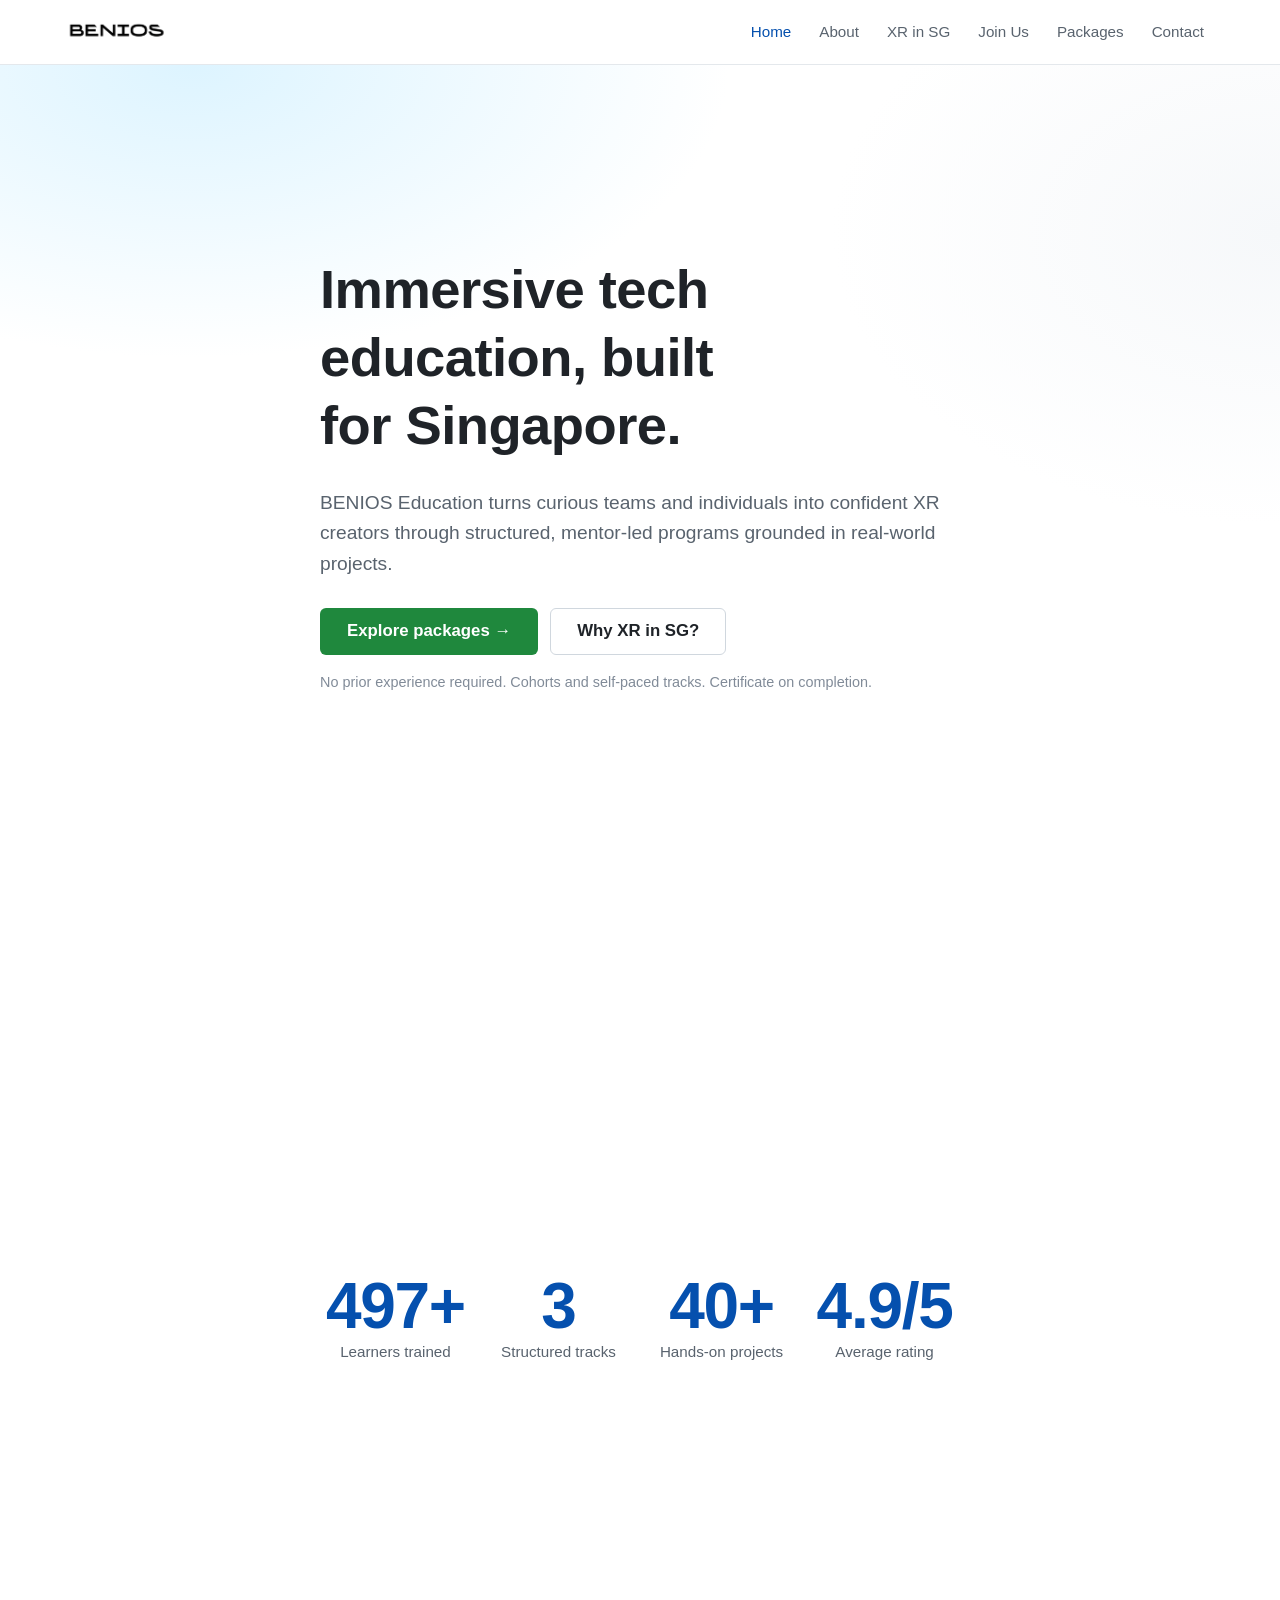
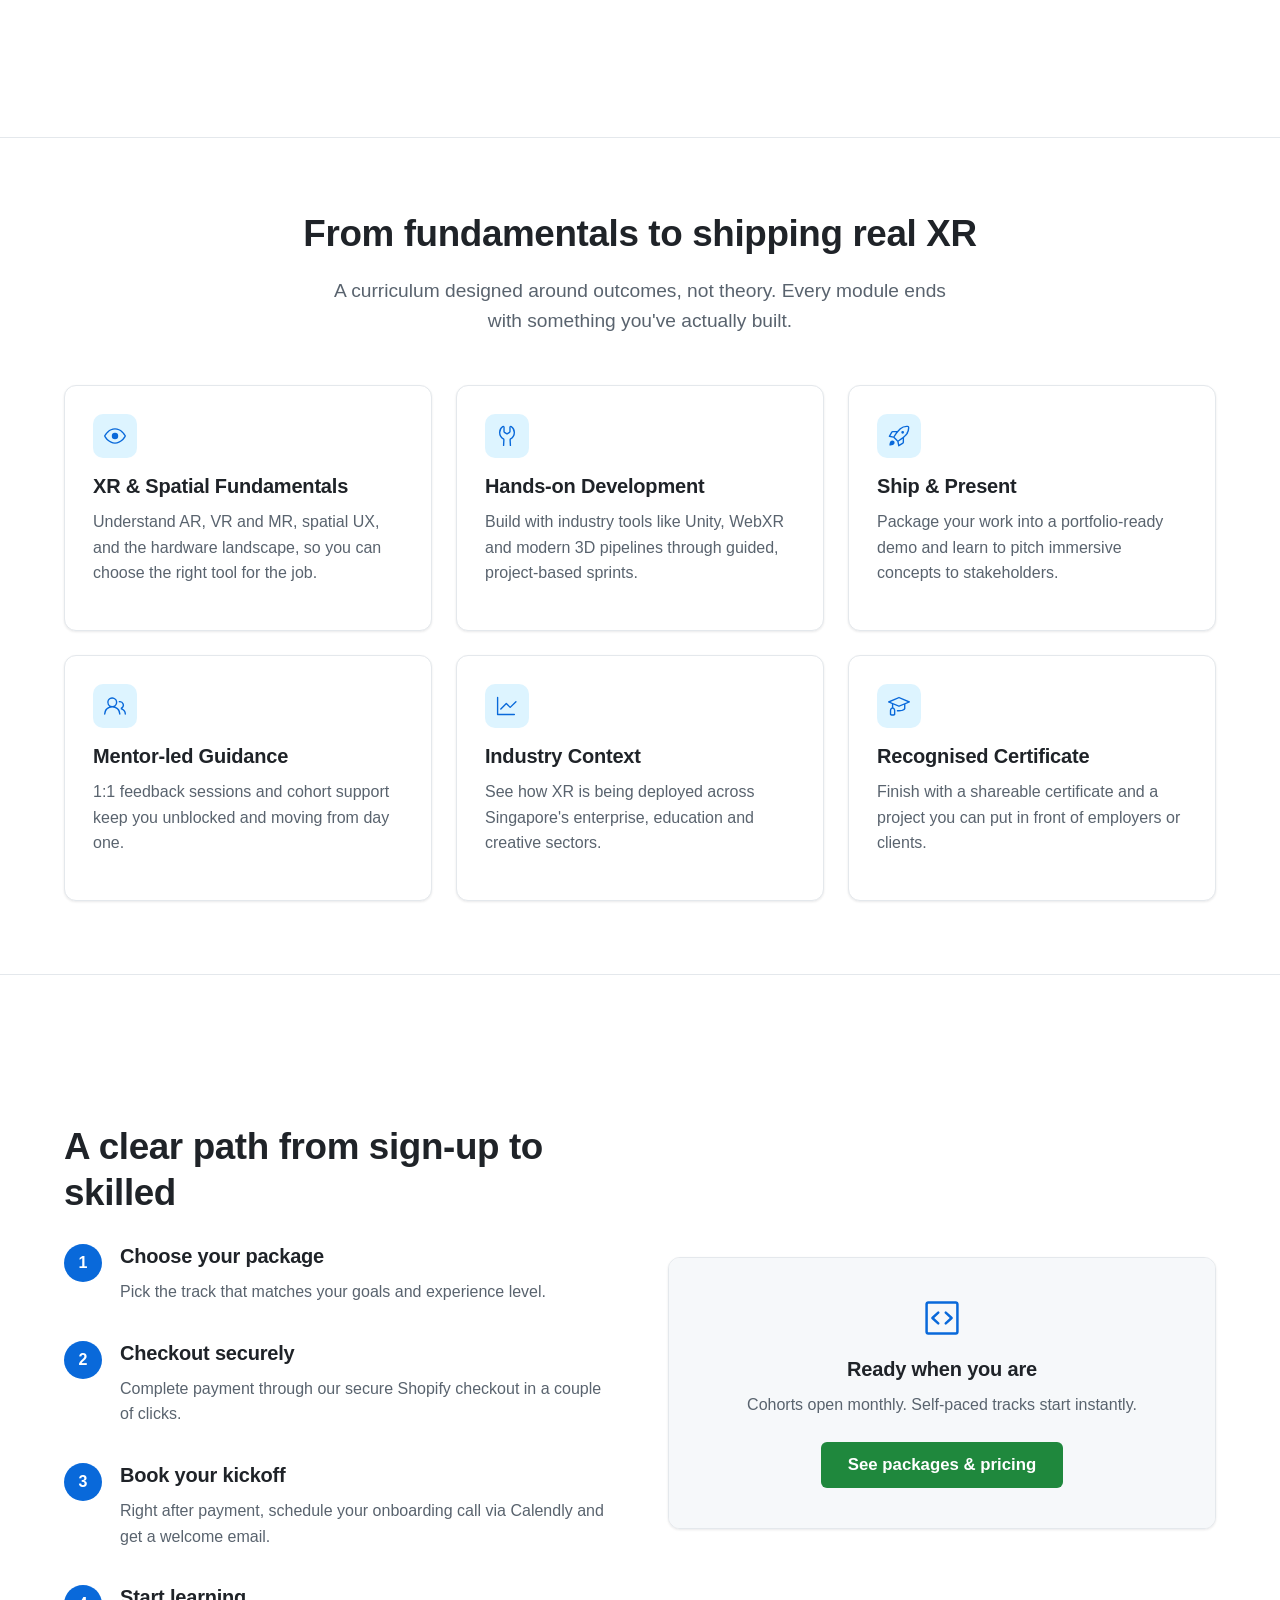
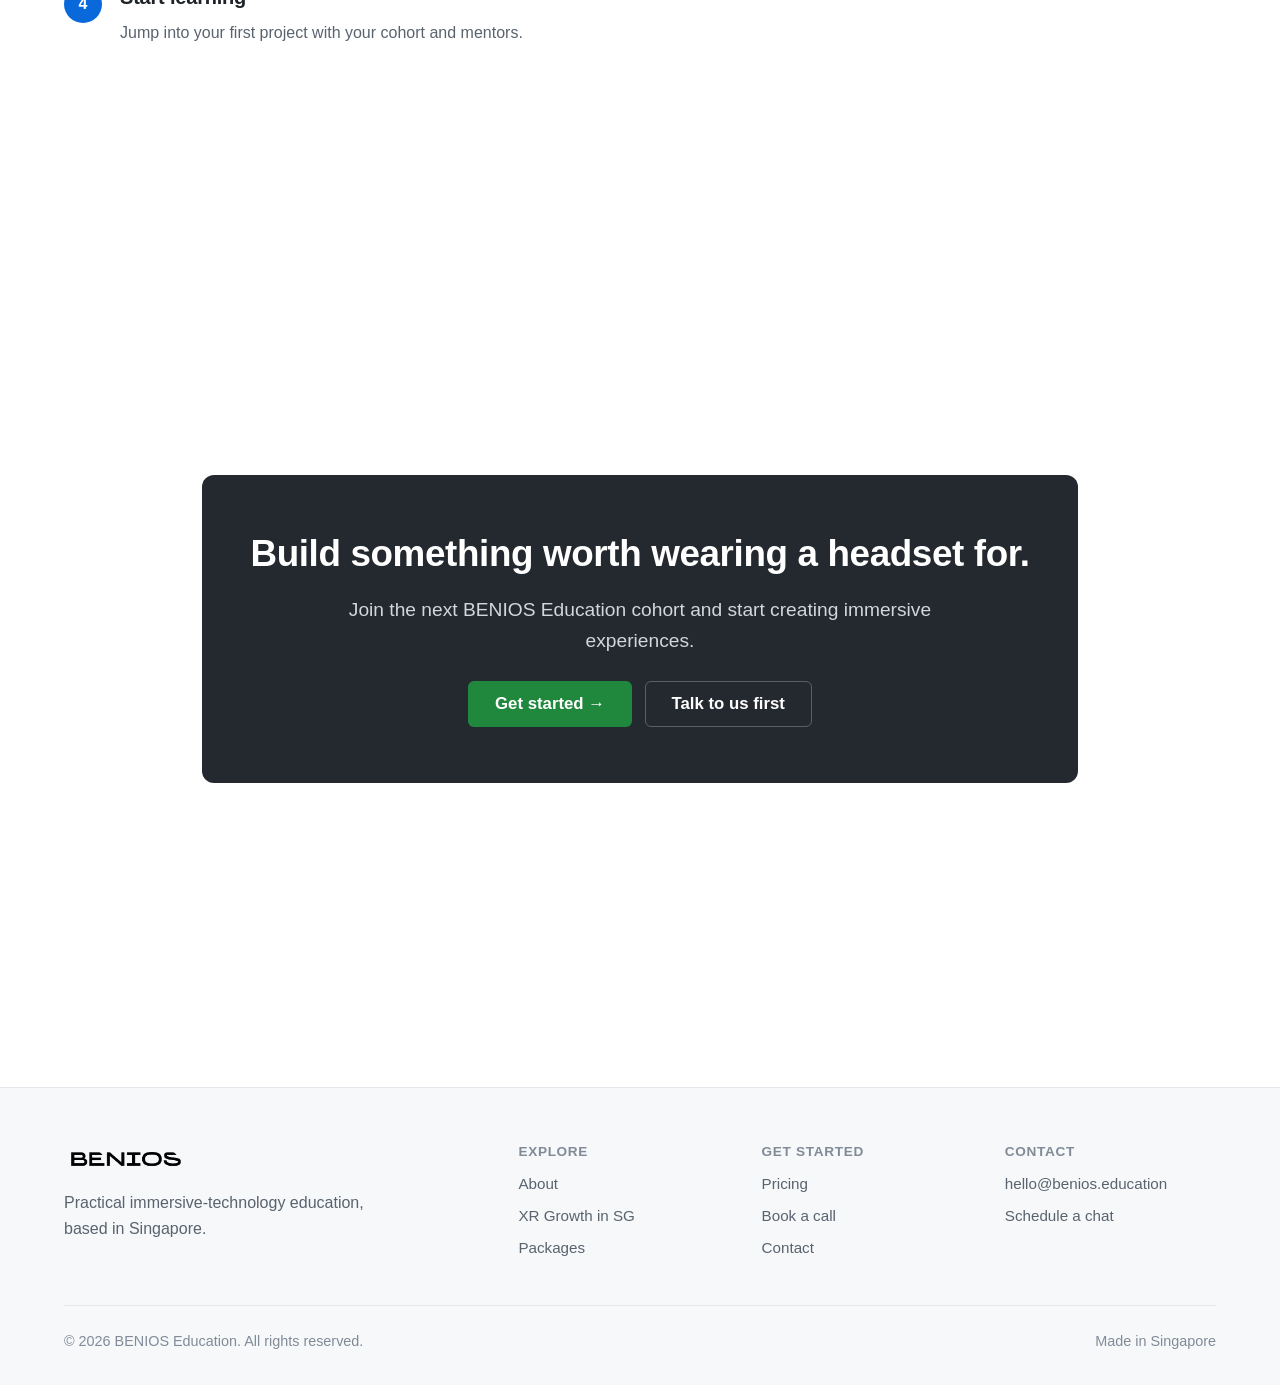
==== commit 311be52d: "Rework snapping to gentle settle-based; add Join Us hub + audience pages content Snap engine (all pa" ====
--- a/index.html
+++ b/index.html
@@ -19,9 +19,7 @@
         <a href="index.html" class="active">Home</a>
         <a href="about.html">About</a>
         <a href="xr-growth.html">XR in SG</a>
-        <a href="parents.html">Parents</a>
-        <a href="companies.html">Companies</a>
-        <a href="museum.html">Museum</a>
+        <a href="join.html">Join Us</a>
         <a href="packages.html">Packages</a>
         <a href="book.html">Contact</a>
       </nav>
--- a/assets/styles.css
+++ b/assets/styles.css
@@ -208,6 +208,38 @@
 .prose li { margin: .4em 0; }
 .callout { background: var(--accent-subtle); border: 1px solid var(--accent-muted); border-radius: var(--radius); padding: 18px 20px; margin: 24px 0; }
 .embed-wrap { border: 1px solid var(--border); border-radius: var(--radius-lg); overflow: hidden; box-shadow: var(--shadow-sm); background: #fff; }
+
+/* ---------- Bento (audience / Join Us) ---------- */
+.bento { display: grid; grid-template-columns: repeat(3, 1fr); gap: 24px; align-items: stretch; }
+.bento .card { display: flex; flex-direction: column; }
+.bento .card h3 { font-size: 1.35rem; }
+.bento .card .muted { flex: 1; }
+.bento .card .btn { margin-top: 18px; align-self: flex-start; }
+
+/* ---------- Image placeholders ---------- */
+.ph { background: var(--canvas-inset); border: 1px dashed var(--border); border-radius: var(--radius); display: grid; place-items: center; color: var(--fg-subtle); font-size: .85rem; text-align: center; padding: 16px; min-height: 180px; }
+.ph-gallery { display: grid; grid-template-columns: 1fr 1fr; gap: 16px; }
+
+/* ---------- Chips (partner / client lists) ---------- */
+.chips { display: flex; flex-wrap: wrap; gap: 8px; }
+.chips.center { justify-content: center; }
+.chip { background: var(--canvas-subtle); border: 1px solid var(--border-muted); border-radius: 999px; padding: 7px 15px; font-size: .9rem; color: var(--fg-muted); }
+
+/* ---------- FAQ ---------- */
+.faq { border-bottom: 1px solid var(--border-muted); padding: 18px 0; }
+.faq summary { font-weight: 600; cursor: pointer; list-style: none; display: flex; justify-content: space-between; gap: 16px; }
+.faq summary::after { content: "+"; color: var(--accent); font-weight: 700; }
+.faq[open] summary::after { content: "–"; }
+.faq p { margin: 12px 0 0; color: var(--fg-muted); }
+
+/* ---------- Simple check list ---------- */
+.ticks { list-style: none; padding: 0; margin: 0; display: grid; gap: 10px; }
+.ticks li { display: flex; gap: 10px; align-items: flex-start; }
+.ticks li::before { content: "✓"; color: var(--success); font-weight: 800; flex: none; }
+
+@media (max-width: 900px) {
+  .bento { grid-template-columns: 1fr; }
+}
 
 /* ============================================================
    Scroll reveal (stats + sections on the landing page)
